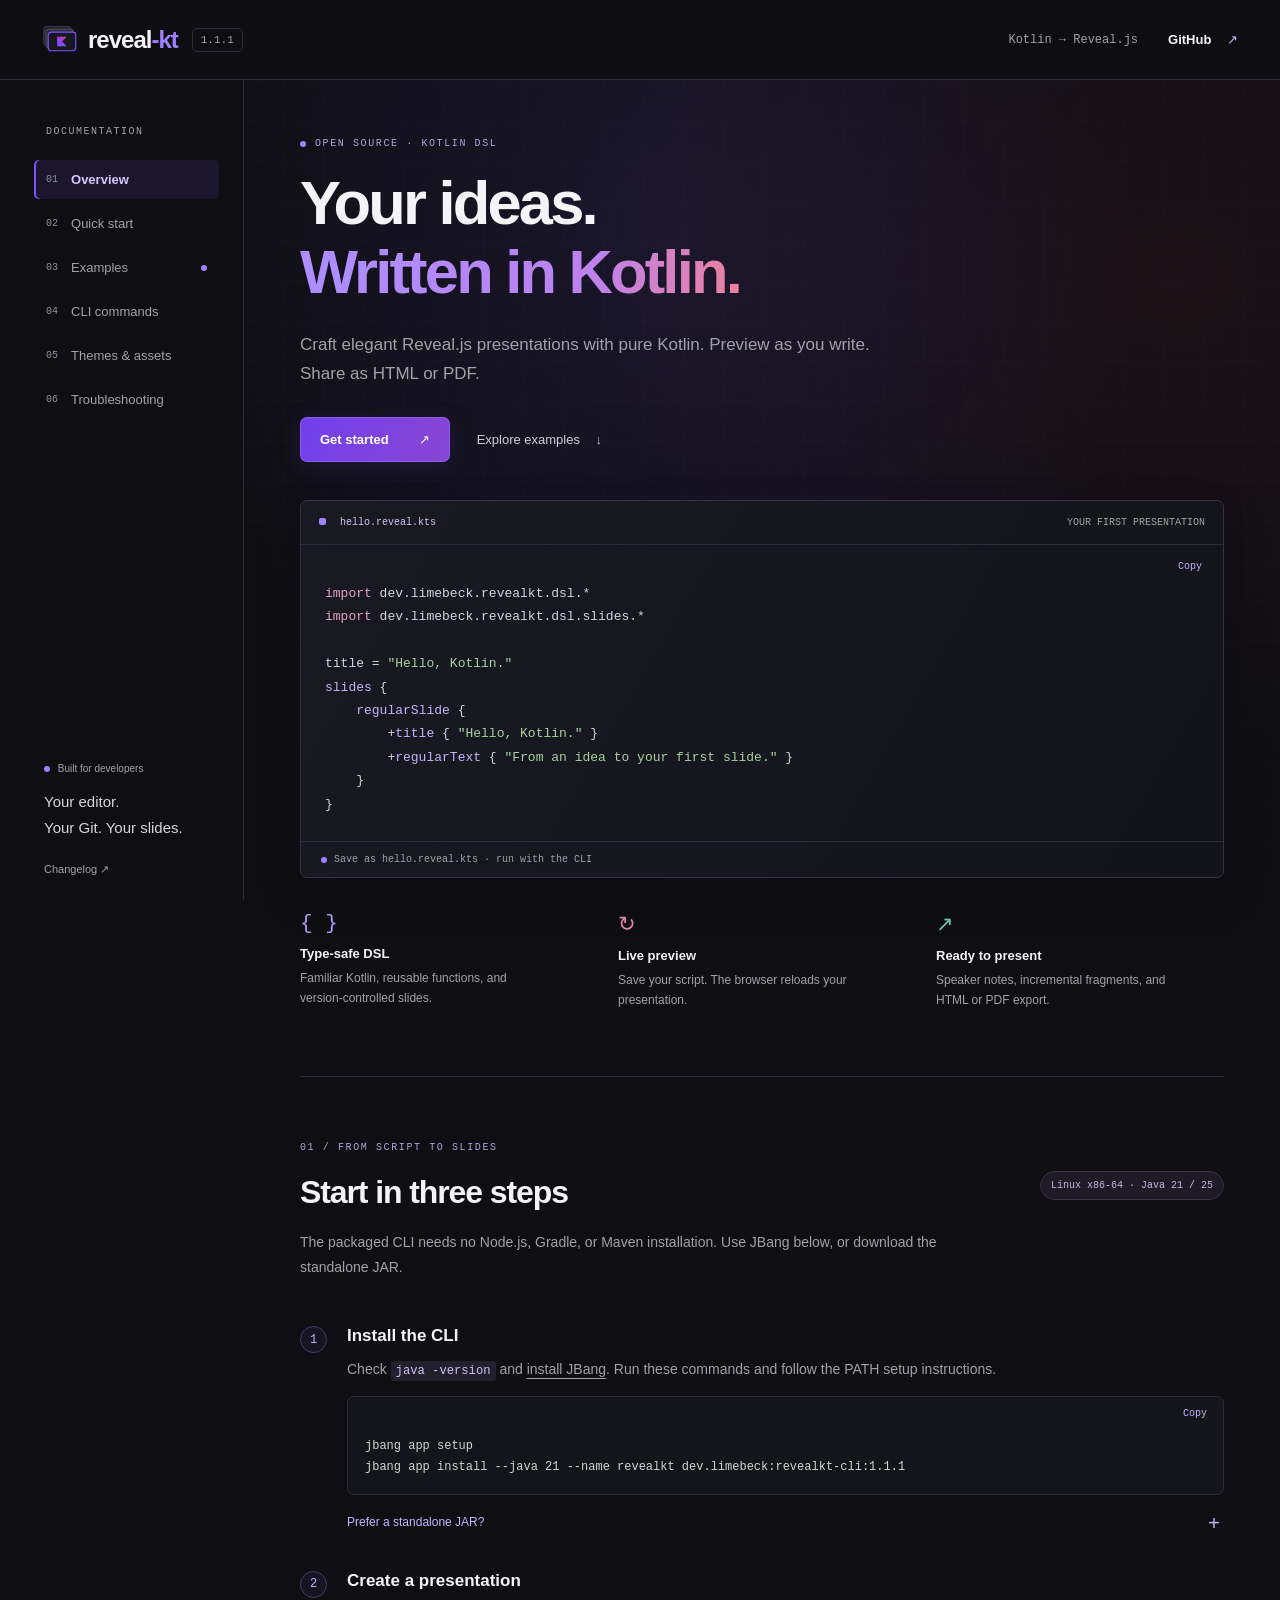
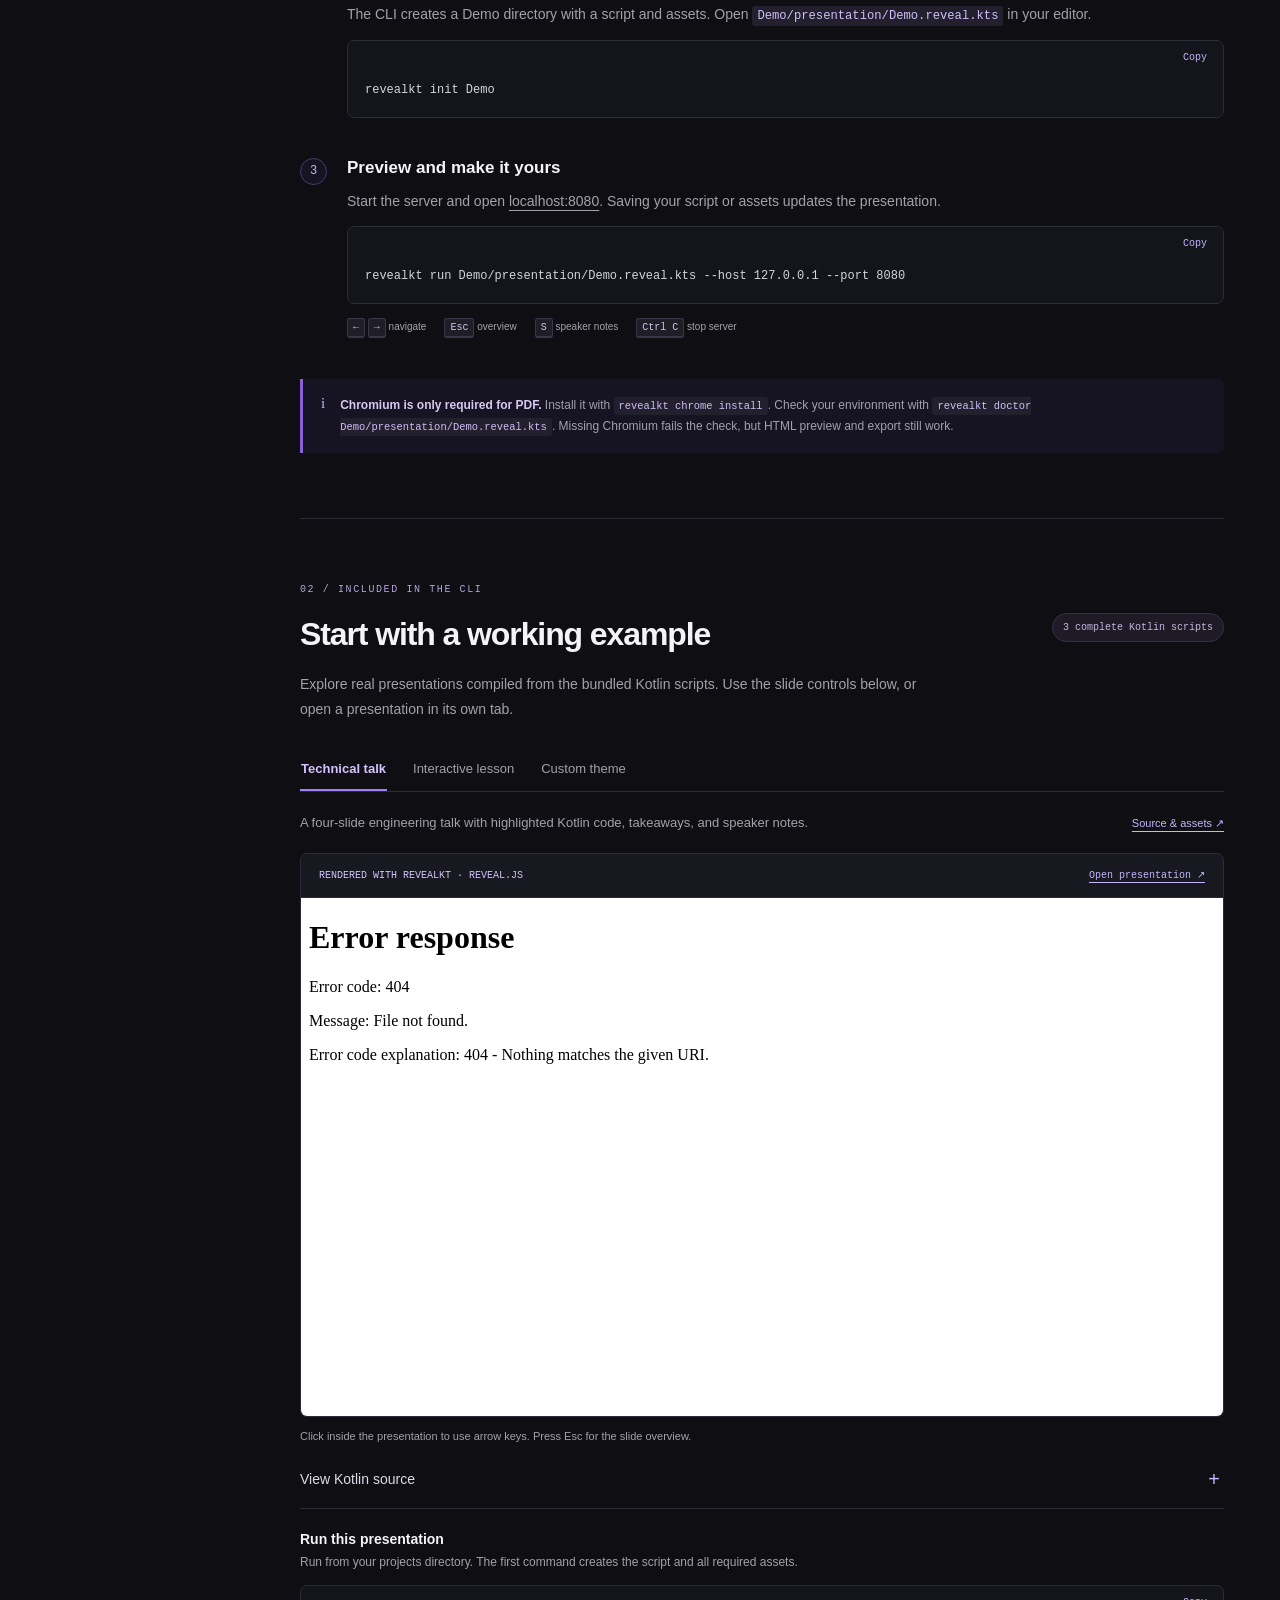
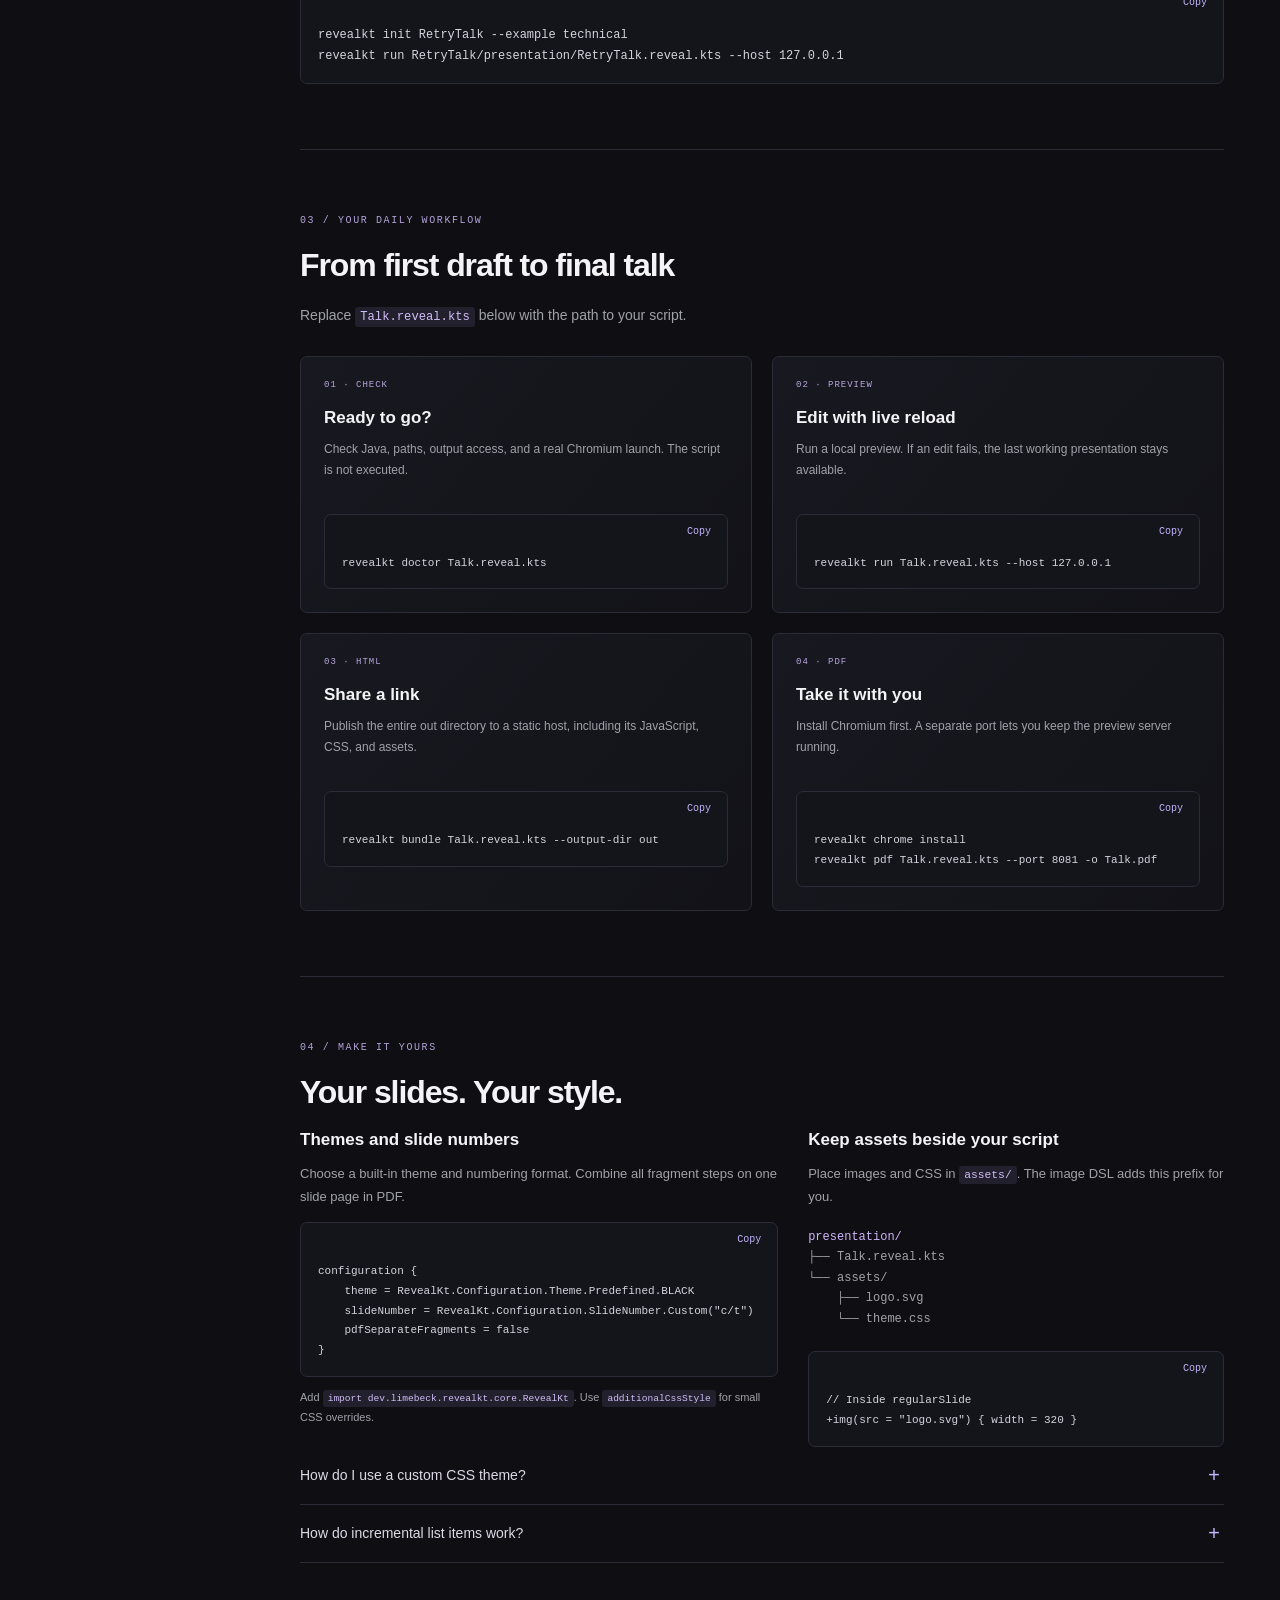
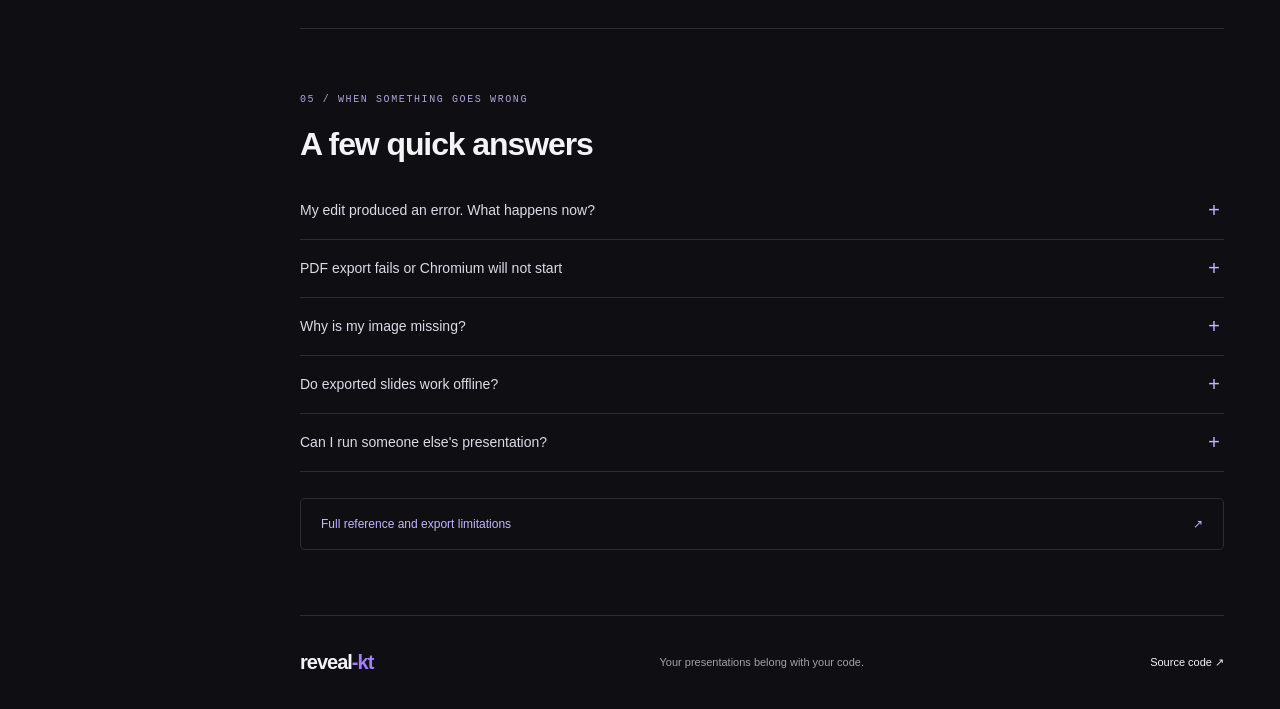
==== docs/index.html @ ca19d86b "Merge documentation website and example build into master" ====
<!doctype html>
<html lang="en">
<head>
  <meta charset="utf-8">
  <meta name="viewport" content="width=device-width, initial-scale=1">
  <meta name="description" content="Craft Reveal.js presentations with pure Kotlin. Get started with RevealKt, explore runnable examples, and export your slides to HTML and PDF.">
  <meta name="theme-color" content="#0f0f13">
  <title>RevealKt — presentations in pure Kotlin</title>
  <link rel="icon" href="assets/favicon.svg" type="image/svg+xml">
  <link rel="stylesheet" href="assets/site.css">
  <script src="assets/examples.js" defer></script>
  <script src="assets/site.js" defer></script>
</head>
<body>
<a class="skip-link" href="#main">Skip to content</a>
<header class="header">
  <a class="brand" href="#overview" aria-label="RevealKt home"><img src="assets/favicon.svg" width="36" height="36" alt="">reveal<span class="brand-kt">-kt</span><span class="version">1.1.1</span></a>
  <div class="header-right">
    <span class="header-caption">Kotlin → Reveal.js</span>
    <a href="https://github.com/LimeBeck/reveal-kt" class="github">GitHub <span aria-hidden="true">↗</span></a>
    <button id="menu-toggle" aria-expanded="false" aria-controls="sidebar" class="menu-toggle">Menu</button>
  </div>
</header>
<div class="layout">
  <aside class="sidebar" id="sidebar">
    <div class="sidebar-title">DOCUMENTATION</div>
    <nav aria-label="Documentation sections">
      <a href="#overview" class="active"><span>01</span> Overview</a>
      <a href="#quickstart"><span>02</span> Quick start</a>
      <a href="#examples"><span>03</span> Examples <span class="nav-dot"></span></a>
      <a href="#commands"><span>04</span> CLI commands</a>
      <a href="#customization"><span>05</span> Themes &amp; assets</a>
      <a href="#faq"><span>06</span> Troubleshooting</a>
    </nav>
    <div class="sidebar-bottom"><span class="status-dot"></span> Built for developers<p>Your editor.<br>Your Git. Your slides.</p><a href="https://github.com/LimeBeck/reveal-kt/blob/master/CHANGELOG.md">Changelog ↗</a></div>
  </aside>
  <main id="main">
    <section id="overview" class="hero">
      <div class="hero-heading">
        <div class="eyebrow"><span class="status-dot"></span> OPEN SOURCE · KOTLIN DSL</div>
        <h1>Your ideas.<br><span>Written in Kotlin.</span></h1>
        <p class="lead">Craft elegant Reveal.js presentations with pure Kotlin. Preview as you write. Share as HTML or PDF.</p>
        <div class="hero-actions"><a class="button primary" href="#quickstart">Get started <span>↗</span></a><a class="text-link" href="#examples">Explore examples <span>↓</span></a></div>
      </div>
      <div class="hero-code code-block">
        <div class="panel-top"><span><span class="file-dot"></span> hello.reveal.kts</span><span>YOUR FIRST PRESENTATION</span></div>
        <button class="copy" aria-label="Copy starter script">Copy</button>
        <pre tabindex="0" aria-label="Complete starter Kotlin script"><code><span class="syntax-keyword">import</span> dev.limebeck.revealkt.dsl.*
<span class="syntax-keyword">import</span> dev.limebeck.revealkt.dsl.slides.*

title = <span class="syntax-string">"Hello, Kotlin."</span>
<span class="syntax-call">slides</span> {
    <span class="syntax-call">regularSlide</span> {
        +<span class="syntax-call">title</span> { <span class="syntax-string">"Hello, Kotlin."</span> }
        +<span class="syntax-call">regularText</span> { <span class="syntax-string">"From an idea to your first slide."</span> }
    }
}</code></pre>
        <div class="editor-foot"><span class="status-dot"></span> Save as hello.reveal.kts · run with the CLI</div>
      </div>
      <div class="features">
        <div><span class="feature-icon">{ }</span><h3>Type-safe DSL</h3><p>Familiar Kotlin, reusable functions, and version-controlled slides.</p></div>
        <div><span class="feature-icon">↻</span><h3>Live preview</h3><p>Save your script. The browser reloads your presentation.</p></div>
        <div><span class="feature-icon">↗</span><h3>Ready to present</h3><p>Speaker notes, incremental fragments, and HTML or PDF export.</p></div>
      </div>
    </section>
    <section id="quickstart">
      <div class="section-heading"><div><div class="eyebrow">01 / FROM SCRIPT TO SLIDES</div><h2>Start in three steps</h2></div><span class="tag">Linux x86-64 · Java 21 / 25</span></div>
      <p class="section-intro">The packaged CLI needs no Node.js, Gradle, or Maven installation. Use JBang below, or download the standalone JAR.</p>
      <div class="steps">
        <article class="step">
          <span class="step-number">1</span>
          <div><h3>Install the CLI</h3><p>Check <code>java -version</code> and <a href="https://www.jbang.dev/download/">install JBang</a>. Run these commands and follow the PATH setup instructions.</p>
            <div class="code-block"><button class="copy" aria-label="Copy installation commands">Copy</button><pre><code>jbang app setup
jbang app install --java 21 --name revealkt dev.limebeck:revealkt-cli:1.1.1</code></pre></div>
            <details><summary>Prefer a standalone JAR?</summary><p>Download the self-contained CLI JAR from <a href="https://github.com/LimeBeck/reveal-kt/releases/tag/v1.1.1">release 1.1.1</a>, rather than the sources, javadoc, or app-jvm artifacts. Rename it to <code>revealkt.jar</code> if needed. In the commands below, replace <code>revealkt</code> with <code>java -jar /path/to/revealkt.jar</code>.</p></details>
          </div>
        </article>
        <article class="step">
          <span class="step-number">2</span>
          <div><h3>Create a presentation</h3><p>The CLI creates a Demo directory with a script and assets. Open <code>Demo/presentation/Demo.reveal.kts</code> in your editor.</p><div class="code-block"><button class="copy" aria-label="Copy project creation command">Copy</button><pre><code>revealkt init Demo</code></pre></div></div>
        </article>
        <article class="step">
          <span class="step-number">3</span>
          <div><h3>Preview and make it yours</h3><p>Start the server and open <a href="http://localhost:8080">localhost:8080</a>. Saving your script or assets updates the presentation.</p><div class="code-block"><button class="copy" aria-label="Copy preview command">Copy</button><pre><code>revealkt run Demo/presentation/Demo.reveal.kts --host 127.0.0.1 --port 8080</code></pre></div><div class="keyboard-hints"><span><kbd>←</kbd> <kbd>→</kbd> navigate</span><span><kbd>Esc</kbd> overview</span><span><kbd>S</kbd> speaker notes</span><span><kbd>Ctrl C</kbd> stop server</span></div></div>
        </article>
      </div>
      <div class="callout"><span aria-hidden="true">i</span><p><strong>Chromium is only required for PDF.</strong> Install it with <code>revealkt chrome install</code>. Check your environment with <code>revealkt doctor Demo/presentation/Demo.reveal.kts</code>. Missing Chromium fails the check, but HTML preview and export still work.</p></div>
    </section>
    <section id="examples">
      <div class="section-heading"><div><div class="eyebrow">02 / INCLUDED IN THE CLI</div><h2>Start with a working example</h2></div><span class="tag">3 complete Kotlin scripts</span></div>
      <p class="section-intro">Explore real presentations compiled from the bundled Kotlin scripts. Use the slide controls below, or open a presentation in its own tab.</p>
      <noscript><p>Run <code>revealkt init RetryTalk --example technical</code>, <code>revealkt init NullSafety --example lesson</code>, or <code>revealkt init BrandDeck --example custom-theme</code>. <a href="https://github.com/LimeBeck/reveal-kt/tree/master/reveal-kt/app/src/jvmMain/resources/examples">Browse all example sources on GitHub ↗</a></p></noscript>
      <div class="example-tabs" role="tablist" aria-label="Example scripts">
        <button role="tab" id="tab-technical" aria-selected="true" aria-controls="example-panel" data-example="technical">Technical talk</button>
        <button role="tab" id="tab-lesson" aria-selected="false" aria-controls="example-panel" tabindex="-1" data-example="lesson">Interactive lesson</button>
        <button role="tab" id="tab-custom-theme" aria-selected="false" aria-controls="example-panel" tabindex="-1" data-example="custom-theme">Custom theme</button>
      </div>
      <div id="example-panel" role="tabpanel" aria-labelledby="tab-technical">
        <div class="example-caption"><p id="example-description"></p><a id="example-source-link" href="https://github.com/LimeBeck/reveal-kt/tree/master/reveal-kt/app/src/jvmMain/resources/examples/technical">Source &amp; assets ↗</a></div>
        <div class="example-deck">
          <div class="panel-top"><span>RENDERED WITH REVEALKT · REVEAL.JS</span><a id="example-open" href="examples/technical/index.html" target="_blank" rel="noopener">Open presentation ↗</a></div>
          <iframe id="example-frame" src="examples/technical/index.html" title="Technical talk — RevealKt presentation" loading="lazy" allowfullscreen></iframe>
        </div>
        <p class="deck-hint">Click inside the presentation to use arrow keys. Press Esc for the slide overview.</p>
        <details class="example-code-details"><summary>View Kotlin source</summary>
        <div class="example-source">
          <div class="panel-top"><span id="source-name">RetryTalk.reveal.kts</span><button class="copy" id="copy-example" aria-label="Copy example script">Copy</button></div>
          <pre tabindex="0" aria-label="Complete example Kotlin script"><code id="example-code"></code></pre>
        </div>
        </details>
        <div class="example-run"><h3>Run this presentation</h3><p>Run from your projects directory. The first command creates the script and all required assets.</p></div>
        <div class="code-block"><button class="copy" aria-label="Copy example commands">Copy</button><pre><code id="example-command">revealkt init RetryTalk --example technical
revealkt run RetryTalk/presentation/RetryTalk.reveal.kts --host 127.0.0.1</code></pre></div>
      </div>
    </section>
    <section id="commands">
      <div class="eyebrow">03 / YOUR DAILY WORKFLOW</div><h2>From first draft to final talk</h2><p class="section-intro">Replace <code>Talk.reveal.kts</code> below with the path to your script.</p>
      <div class="command-grid">
        <article><span class="command-label">01 · CHECK</span><h3>Ready to go?</h3><p>Check Java, paths, output access, and a real Chromium launch. The script is not executed.</p><div class="code-block"><button class="copy" aria-label="Copy doctor command">Copy</button><pre><code>revealkt doctor Talk.reveal.kts</code></pre></div></article>
        <article><span class="command-label">02 · PREVIEW</span><h3>Edit with live reload</h3><p>Run a local preview. If an edit fails, the last working presentation stays available.</p><div class="code-block"><button class="copy" aria-label="Copy run command">Copy</button><pre><code>revealkt run Talk.reveal.kts --host 127.0.0.1</code></pre></div></article>
        <article><span class="command-label">03 · HTML</span><h3>Share a link</h3><p>Publish the entire out directory to a static host, including its JavaScript, CSS, and assets.</p><div class="code-block"><button class="copy" aria-label="Copy bundle command">Copy</button><pre><code>revealkt bundle Talk.reveal.kts --output-dir out</code></pre></div></article>
        <article><span class="command-label">04 · PDF</span><h3>Take it with you</h3><p>Install Chromium first. A separate port lets you keep the preview server running.</p><div class="code-block"><button class="copy" aria-label="Copy PDF commands">Copy</button><pre><code>revealkt chrome install
revealkt pdf Talk.reveal.kts --port 8081 -o Talk.pdf</code></pre></div></article>
      </div>
    </section>
    <section id="customization">
      <div class="eyebrow">04 / MAKE IT YOURS</div><h2>Your slides. Your style.</h2>
      <div class="reference-grid">
        <article><h3>Themes and slide numbers</h3><p>Choose a built-in theme and numbering format. Combine all fragment steps on one slide page in PDF.</p><div class="code-block"><button class="copy" aria-label="Copy configuration">Copy</button><pre><code>configuration {
    theme = RevealKt.Configuration.Theme.Predefined.BLACK
    slideNumber = RevealKt.Configuration.SlideNumber.Custom("c/t")
    pdfSeparateFragments = false
}</code></pre></div><p class="small">Add <code>import dev.limebeck.revealkt.core.RevealKt</code>. Use <code>additionalCssStyle</code> for small CSS overrides.</p></article>
        <article><h3>Keep assets beside your script</h3><p>Place images and CSS in <code>assets/</code>. The image DSL adds this prefix for you.</p><div class="file-tree"><span>presentation/</span><br>├── Talk.reveal.kts<br>└── assets/<br>&nbsp;&nbsp;&nbsp; ├── logo.svg<br>&nbsp;&nbsp;&nbsp; └── theme.css</div><div class="code-block"><button class="copy" aria-label="Copy image snippet">Copy</button><pre><code>// Inside regularSlide
+img(src = "logo.svg") { width = 320 }</code></pre></div></article>
      </div>
      <details><summary>How do I use a custom CSS theme?</summary><p>Set <code>theme = RevealKt.Configuration.Theme.Custom("assets/theme.css")</code> inside <code>configuration</code>. A custom theme replaces the built-in theme; style <code>.reveal-viewport</code>, <code>.reveal</code>, and headings. URLs inside CSS resolve relative to the CSS file. Start with a complete template: <code>revealkt init BrandDeck --example custom-theme</code>.</p></details>
      <details><summary>How do incremental list items work?</summary><p><code>unorderedListOf</code> and <code>orderedListOf</code> reveal subsequent items as fragments by default. The first item is visible immediately. Pass <code>fragmented = false</code> for a static list. Set <code>pdfSeparateFragments = false</code> to avoid extra PDF pages for fragment steps.</p></details>
    </section>
    <section id="faq">
      <div class="eyebrow">05 / WHEN SOMETHING GOES WRONG</div><h2>A few quick answers</h2>
      <details><summary>My edit produced an error. What happens now?</summary><p>Fix the script and save again. Successful compilation updates the slides and removes the error panel. Until then, you can navigate the last working presentation. An error on the initial launch exits the command; fix the script and start it again.</p></details>
      <details><summary>PDF export fails or Chromium will not start</summary><p>Run <code>revealkt chrome install</code>, then <code>revealkt doctor Talk.reveal.kts</code>. On Ubuntu, you may need system libraries: <code>revealkt chrome install --with-deps</code>. If the port is busy, stop the preview or use <code>--port 8081</code>. Create the PDF output's parent directory beforehand.</p></details>
      <details><summary>Why is my image missing?</summary><p>Check that <code>assets/</code> is beside your script. For <code>assets/images/chart.png</code>, use <code>img(src = "images/chart.png")</code>. Paths are case-sensitive. CSS theme URLs need the full <code>assets/</code> prefix.</p></details>
      <details><summary>Do exported slides work offline?</summary><p>Built-in JavaScript and CSS ship with the CLI. External images, fonts, and MathJax may still need a network connection, so offline export is not guaranteed. HTML export is a directory, not one file. Repeating bundle does not remove old assets; use a fresh output directory for a clean export.</p></details>
      <details><summary>Can I run someone else's presentation?</summary><p>A <code>.reveal.kts</code> file is executable Kotlin with your user's permissions, including file and network access. Review scripts before running them. Preview has no authentication; <code>--host 127.0.0.1</code> limits access to your computer. Use bundle for publishing.</p></details>
      <a class="reference-link" href="https://github.com/LimeBeck/reveal-kt/blob/master/docs/presentation-reference.md">Full reference and export limitations <span>↗</span></a>
    </section>
    <footer><a class="brand" href="#overview">reveal<span class="brand-kt">-kt</span></a><span>Your presentations belong with your code.</span><a href="https://github.com/LimeBeck/reveal-kt">Source code ↗</a></footer>
  </main>
</div>
<div id="copy-status" class="sr-only" role="status" aria-live="polite"></div>
</body>
</html>
---- docs/assets/site.css ----
:root {
  color-scheme: dark;
  --paper: #0f0f13;
  --surface: #181820;
  --ink: #f4f4f6;
  --muted: #a1a1aa;
  --line: #2c2c39;
  --purple: #7f52ff;
  --accent: #c4b5fd;
  --mono: ui-monospace, SFMono-Regular, Consolas, "Liberation Mono", monospace;
  font-family: Inter, -apple-system, BlinkMacSystemFont, "Segoe UI", sans-serif;
  color: var(--ink);
  background: var(--paper);
  font-synthesis: none;
  scroll-behavior: smooth;
  scroll-padding-top: 110px;
}
* { box-sizing: border-box; }
body { margin: 0; }
a { color: inherit; text-underline-offset: 4px; }
button { font: inherit; cursor: pointer; }
button, a, summary { -webkit-tap-highlight-color: transparent; }
button:focus-visible, a:focus-visible, summary:focus-visible, [tabindex]:focus-visible {
  outline: 3px solid var(--accent);
  outline-offset: 4px;
}
::selection { background: #7f52ff66; color: white; }
.header {
  height: 80px;
  border-bottom: 1px solid var(--line);
  display: flex;
  align-items: center;
  justify-content: space-between;
  padding: 0 42px;
  position: sticky;
  top: 0;
  z-index: 10;
  background: #0f0f13f5;
  backdrop-filter: blur(16px);
}
.brand { display: flex; align-items: center; text-decoration: none; font-size: 24px; font-weight: 750; letter-spacing: -1px; }
.brand > img { margin-right: 10px; }
.brand-kt { color: #a180ff; }
.version { font: 11px var(--mono); letter-spacing: 0; border: 1px solid var(--line); padding: 5px 8px; border-radius: 5px; margin-left: 14px; color: var(--muted); }
.header-right { display: flex; align-items: center; gap: 30px; }
.header-caption { font: 12px var(--mono); color: var(--muted); }
.github { text-decoration: none; font-size: 13px; font-weight: 600; }
.github span { margin-left: 12px; color: var(--accent); }
.layout { max-width: 1600px; margin: auto; display: grid; grid-template-columns: 244px minmax(0, 1fr); }
.sidebar { position: sticky; top: 80px; height: calc(100vh - 80px); padding: 46px 24px 24px 34px; border-right: 1px solid var(--line); display: flex; flex-direction: column; }
.sidebar-title { font: 10px var(--mono); letter-spacing: 1.5px; color: var(--muted); margin: 0 0 23px 12px; }
.sidebar nav { display: grid; gap: 5px; }
.sidebar nav a { display: flex; align-items: center; gap: 13px; font-size: 13px; text-decoration: none; padding: 12px; border-radius: 5px; color: var(--muted); }
.sidebar nav a > span:first-child { font: 10px var(--mono); color: #91919f; }
.sidebar nav a:hover { background: #1b1b25; color: white; }
.sidebar nav a.active { background: #7f52ff1c; color: #d6c9ff; font-weight: 650; box-shadow: inset 2px 0 var(--purple); }
.nav-dot, .status-dot { display: inline-block; flex-shrink: 0; width: 6px; height: 6px; border-radius: 50%; background: #a180ff; }
.nav-dot { margin-left: auto; }
.sidebar-bottom { margin-top: auto; font-size: 10px; color: var(--muted); padding: 45px 10px 0; }
.sidebar-bottom .status-dot { margin-right: 5px; }
.sidebar-bottom p { font-size: 15px; line-height: 1.7; color: #d4d4dc; margin: 15px 0 23px; }
.sidebar-bottom a { font-size: 11px; text-decoration: none; }
main { padding: 0 56px; min-width: 0; max-width: 1270px; }
section { padding: 65px 0; border-bottom: 1px solid var(--line); scroll-margin-top: 10px; }
.hero { padding-top: 58px; position: relative; isolation: isolate; }
.hero::before {
  content: "";
  position: absolute;
  inset: 0 -56px;
  z-index: -1;
  pointer-events: none;
  background: radial-gradient(ellipse at 40% 15%, #7f52ff1c, transparent 55%),
    radial-gradient(ellipse at 90% 20%, #e2446210, transparent 45%),
    linear-gradient(#ffffff03 1px, transparent 1px),
    linear-gradient(90deg, #ffffff03 1px, transparent 1px);
  background-size: auto, auto, 40px 40px, 40px 40px;
  mask-image: linear-gradient(black 65%, transparent);
}
.eyebrow { font: 10px var(--mono); letter-spacing: 1.6px; color: #b2a2d9; display: flex; align-items: center; gap: 9px; margin-bottom: 20px; }
h1 { font-size: clamp(40px, 4.8vw, 68px); line-height: 1.12; letter-spacing: -2.8px; margin: 0 0 23px; font-weight: 750; }
h1 > span { color: #b497ff; background: linear-gradient(100deg, #ae8dff 10%, #bc82ee 65%, #ed819b); background-clip: text; -webkit-background-clip: text; -webkit-text-fill-color: transparent; }
h2 { font-size: 32px; font-weight: 650; letter-spacing: -1.1px; margin: 0 0 19px; line-height: 1.2; }
h3 { font-size: 17px; margin: 0 0 11px; font-weight: 600; }
p { line-height: 1.75; font-size: 14px; color: var(--muted); }
.lead { max-width: 580px; font-size: 17px; line-height: 1.75; margin: 0; }
.hero-actions { display: flex; align-items: center; gap: 27px; margin: 28px 0 38px; }
.button { display: inline-flex; gap: 30px; align-items: center; padding: 14px 19px; border-radius: 7px; font-size: 13px; font-weight: 600; text-decoration: none; }
.primary { background: linear-gradient(115deg, #7040ec, #8945d3); color: white; border: 1px solid #a680ff66; box-shadow: 0 4px 24px #7f52ff24; }
.primary:hover { background: #8250ee; }
.text-link { font-size: 13px; text-decoration: none; color: #d2cbdc; }
.text-link span { margin-left: 12px; color: var(--accent); }
.panel-top { min-height: 44px; display: flex; align-items: center; justify-content: space-between; border-bottom: 1px solid var(--line); padding: 0 18px; font: 10px var(--mono); color: var(--muted); gap: 12px; }
.panel-top > span:first-child { color: #d4c5fc; }
.file-dot { display: inline-block; width: 7px; height: 7px; background: #a180ff; border-radius: 2px; margin-right: 8px; }
pre { font: 12px/1.95 var(--mono); overflow: auto; margin: 0; tab-size: 4; }
pre code { font: inherit; padding: 0; background: none; border: 0; color: inherit; overflow-wrap: normal; }
.syntax-call { color: #c4b5fd; }
.syntax-string { color: #a6d3a1; }
.syntax-keyword { color: #e3a1c9; }
.syntax-comment { color: #9494a8; }
.editor-foot { border-top: 1px solid var(--line); padding: 12px 20px; font: 10px var(--mono); color: var(--muted); display: flex; align-items: center; gap: 7px; }
.features { display: grid; grid-template-columns: repeat(3, 1fr); gap: 30px; margin-top: 34px; }
.features h3 { font-size: 13px; margin: 11px 0 7px; }
.features p { font-size: 12px; line-height: 1.7; margin: 0; max-width: 240px; }
.feature-icon { font: 21px var(--mono); color: #b89aff; }
.features > div:nth-child(2) .feature-icon { color: #e589a3; }
.features > div:nth-child(3) .feature-icon { color: #73caaa; }
.section-heading { display: flex; justify-content: space-between; align-items: center; gap: 15px; }
.tag { font: 10px var(--mono); color: #c5b8df; white-space: nowrap; border: 1px solid #393044; background: #1e1b27; border-radius: 20px; padding: 8px 10px; }
.section-intro { max-width: 640px; margin: 0 0 27px; }
code { font-family: var(--mono); font-size: .87em; background: #22202d; padding: 3px 5px; border-radius: 3px; overflow-wrap: anywhere; color: #d1bef8; }
.step { display: grid; grid-template-columns: 30px minmax(0, 1fr); gap: 17px; padding: 20px 0; }
.step-number { border: 1px solid #4b3a6c; background: #7f52ff12; width: 27px; height: 27px; border-radius: 50%; display: grid; place-items: center; font: 12px var(--mono); color: var(--accent); }
.step p { margin: 0 0 13px; }
.code-block { position: relative; border: 1px solid var(--line); background: #14141b; border-radius: 7px; margin-top: 12px; }
.code-block pre { padding: 39px 17px 15px; line-height: 1.8; font-size: 12px; color: #d4d4de; }
.copy { border: 0; background: transparent; color: #c4b5fd; font: 10px var(--mono); padding: 6px 9px; border-radius: 4px; white-space: nowrap; }
.copy:hover { background: #7f52ff26; }
.code-block > .copy { position: absolute; right: 7px; top: 5px; }
.hero-code { background: linear-gradient(120deg, #191922, #13131a); border-color: #393047; box-shadow: 0 16px 40px #0004, 0 0 40px #7f52ff08; overflow: hidden; }
.hero-code > .copy { top: 54px; right: 12px; }
.hero-code pre { font-size: 13px; padding: 37px 24px 25px; }
.keyboard-hints { display: flex; flex-wrap: wrap; gap: 18px; margin-top: 17px; font-size: 10px; color: var(--muted); }
kbd { font: 10px var(--mono); border: 1px solid #3a3548; border-bottom-width: 2px; border-radius: 3px; background: #1e1e26; padding: 3px 5px; color: #d4c5ec; }
.callout { display: flex; gap: 15px; background: #7f52ff10; border-left: 3px solid #8a61db; border-radius: 0 5px 5px 0; padding: 16px 18px; margin-top: 26px; }
.callout > span { font: 15px Georgia; color: var(--accent); }
.callout p { font-size: 12px; margin: 0; }
.callout strong { font-weight: 600; color: #d6c9ef; }
details { border-bottom: 1px solid var(--line); padding: 18px 0; }
summary { list-style: none; cursor: pointer; font-size: 14px; font-weight: 500; padding-right: 30px; position: relative; line-height: 1.5; color: #ddd9e6; }
summary::-webkit-details-marker { display: none; }
summary::after { content: '+'; position: absolute; right: 4px; color: var(--accent); font: 20px var(--mono); top: 0; }
details[open] > summary::after { content: '−'; }
details p { font-size: 13px; margin: 15px 0 0; }
.step details { border: 0; padding-bottom: 0; }
.step summary { font-size: 12px; color: var(--accent); }
.example-tabs { display: flex; border-bottom: 1px solid var(--line); gap: 25px; margin-bottom: 20px; }
.example-tabs button { background: none; border: 0; border-bottom: 2px solid transparent; color: var(--muted); padding: 13px 1px; font-size: 13px; }
.example-tabs button[aria-selected=true] { color: #d4c3ff; border-color: #a180ff; font-weight: 600; }
.example-source { min-width: 0; background: #14141b; border: 1px solid var(--line); border-radius: 7px; overflow: hidden; }
.example-source pre { max-height: 470px; padding: 20px; font-size: 12px; }
.example-caption { display: flex; align-items: baseline; justify-content: space-between; gap: 20px; margin-bottom: 18px; }
.example-caption p { font-size: 13px; margin: 0; max-width: 580px; }
.example-caption a { font-size: 11px; line-height: 1.7; color: var(--accent); white-space: nowrap; }
.example-run { margin-top: 22px; }
.example-run h3 { font-size: 14px; margin-bottom: 5px; }
.example-run p { font-size: 12px; margin: 0; }
.command-grid { display: grid; grid-template-columns: 1fr 1fr; gap: 20px; }
.command-grid article { padding: 23px; border: 1px solid var(--line); background: linear-gradient(130deg, #181820, #121218); border-radius: 7px; min-width: 0; }
.command-label { font: 9px var(--mono); letter-spacing: 1px; color: #b9a6dc; display: block; margin-bottom: 18px; }
.command-grid p { font-size: 12px; margin: 0; min-height: 63px; }
.command-grid .code-block pre { font-size: 11px; }
.reference-grid { display: grid; grid-template-columns: 1.15fr 1fr; gap: 30px; }
.reference-grid article { min-width: 0; }
.reference-grid p { font-size: 13px; }
.reference-grid .code-block pre { font-size: 11px; }
.reference-grid .small { font-size: 11px; }
.file-tree { font: 12px/1.7 var(--mono); color: var(--muted); padding: 5px 0 10px; }
.file-tree span { color: #d0b5fc; }
.reference-link { display: flex; justify-content: space-between; align-items: center; border: 1px solid var(--line); padding: 18px 20px; border-radius: 5px; font-size: 12px; text-decoration: none; margin-top: 26px; color: var(--accent); }
.reference-link:hover { background: #1e1b27; }
footer { display: flex; align-items: center; gap: 20px; justify-content: space-between; padding: 35px 0; }
footer .brand { font-size: 20px; }
footer > span { font-size: 11px; color: var(--muted); }
footer > a:last-child { font-size: 11px; text-decoration: none; }
.menu-toggle { display: none; }
.sr-only, .skip-link:not(:focus) { position: absolute; width: 1px; height: 1px; padding: 0; margin: -1px; overflow: hidden; clip: rect(0, 0, 0, 0); white-space: nowrap; border: 0; }
.skip-link:focus { position: fixed; top: 10px; left: 10px; padding: 15px; background: var(--surface); z-index: 100; }
@media (min-width: 1450px) {
  main { padding: 0 76px; }
  .hero::before { left: -76px; right: -76px; }
}
@media (max-width: 1100px) {
  .layout { grid-template-columns: 206px minmax(0, 1fr); }
  .sidebar { padding-left: 18px; padding-right: 14px; }
  main { padding: 0 32px; }
  .hero::before { left: -32px; right: -32px; }
  .header { padding: 0 28px; }
  h1 { font-size: 50px; }
  .section-heading { align-items: flex-start; flex-direction: column; gap: 0; margin-bottom: 15px; }
  .command-grid { gap: 12px; }
  .command-grid article { padding: 18px; }
  .reference-grid { grid-template-columns: 1fr; }
  .features { gap: 16px; }
  .hero-actions { gap: 20px; }
}
@media (max-width: 760px) {
  :root { scroll-padding-top: 82px; }
  .header { height: 65px; padding: 0 20px; }
  .brand { font-size: 22px; }
  .brand > img { width: 30px; height: 30px; }
  .version { font-size: 9px; margin-left: 9px; }
  .header-caption { display: none; }
  .header-right { gap: 18px; }
  .github { font-size: 11px; }
  .github span { margin-left: 3px; }
  .menu-toggle { display: block; border: 1px solid var(--line); border-radius: 4px; padding: 7px 9px; font-size: 11px; background: var(--surface); color: var(--ink); }
  .layout { display: block; }
  .sidebar { display: none; position: fixed; left: 0; right: 0; top: 65px; height: auto; max-height: calc(100dvh - 65px); overflow: auto; background: var(--paper); z-index: 9; padding: 25px; border-bottom: 1px solid var(--line); box-shadow: 0 20px 30px #0006; }
  .sidebar.open { display: block; }
  .sidebar-bottom { display: none; }
  .sidebar-title { margin-bottom: 12px; }
  main { padding: 0 22px; }
  .hero::before { left: -22px; right: -22px; }
  .hero { padding-top: 40px; }
  section { padding: 44px 0; }
  h1 { font-size: 43px; letter-spacing: -2px; }
  h2 { font-size: 28px; }
  .eyebrow { font-size: 9px; letter-spacing: 1.2px; }
  .lead { font-size: 15px; }
  .hero-actions { gap: 20px; flex-wrap: wrap; margin-bottom: 28px; }
  .button { font-size: 12px; padding: 13px 16px; gap: 18px; }
  .text-link { font-size: 12px; }
  .hero-code .panel-top > span:last-child { display: none; }
  .hero-code pre { font-size: 11px; padding: 40px 18px 22px; }
  .editor-foot { font-size: 9px; line-height: 1.6; padding: 12px 16px; }
  .features { gap: 20px; margin-top: 27px; }
  .features h3 { font-size: 12px; line-height: 1.5; }
  .features p { font-size: 11px; }
  .section-intro { font-size: 13px; }
  .step { gap: 12px; grid-template-columns: 25px minmax(0, 1fr); }
  .step-number { width: 24px; height: 24px; }
  .step p { font-size: 12px; }
  .example-tabs { gap: 17px; overflow: auto; }
  .example-tabs button { font-size: 11px; white-space: nowrap; }
  .example-caption { display: block; }
  .example-caption > a { display: inline-block; margin-top: 10px; }
  .example-source pre { font-size: 11px; }
  .command-grid { grid-template-columns: 1fr; }
  .command-grid p { min-height: 0; }
  .reference-grid { gap: 18px; }
  footer { flex-wrap: wrap; gap: 17px; }
  footer > span { order: 3; width: 100%; }
  .keyboard-hints { gap: 13px; }
  .header .brand { letter-spacing: -.7px; }
  .callout { padding: 14px 12px; }
}
@media (prefers-reduced-motion: reduce) {
  :root { scroll-behavior: auto; }
}
@media print {
  :root { color-scheme: light; --paper: white; --ink: black; --muted: #444; --line: #ccc; }
  .header, .sidebar, .hero-actions, .copy, .skip-link { display: none !important; }
  .layout { display: block; }
  main { max-width: none; padding: 0; }
  section { padding: 25px 0; }
  .hero::before { display: none; }
  h1 > span { background: none; -webkit-text-fill-color: black; }
  .hero-code, .code-block, .example-source, .command-grid article, .callout { background: white; box-shadow: none; }
  pre, code, .code-block pre, summary, .panel-top > span:first-child { color: black; }
  .example-source pre { max-height: none; white-space: pre-wrap; }
  .syntax-call, .syntax-keyword { color: #54348a; }
  .syntax-string { color: #28602e; }
  details:not([open]) > p { display: block; }
}

/* Real, build-generated Reveal.js documents, isolated from the documentation CSS. */
.example-deck { border: 1px solid var(--line); border-radius: 7px; overflow: hidden; background: #191919; }
.example-deck .panel-top { background: var(--surface); flex-wrap: wrap; padding: 12px 18px; }
.example-deck a { color: var(--accent); white-space: nowrap; }
.example-deck iframe { display: block; border: 0; width: 100%; aspect-ratio: 16 / 9; min-height: 230px; }
.deck-hint { font-size: 11px; margin: 10px 0; }
.example-code-details { padding-top: 12px; }
.example-code-details .example-source { margin-top: 16px; }
@media print { .example-deck, .deck-hint { display: none; } }
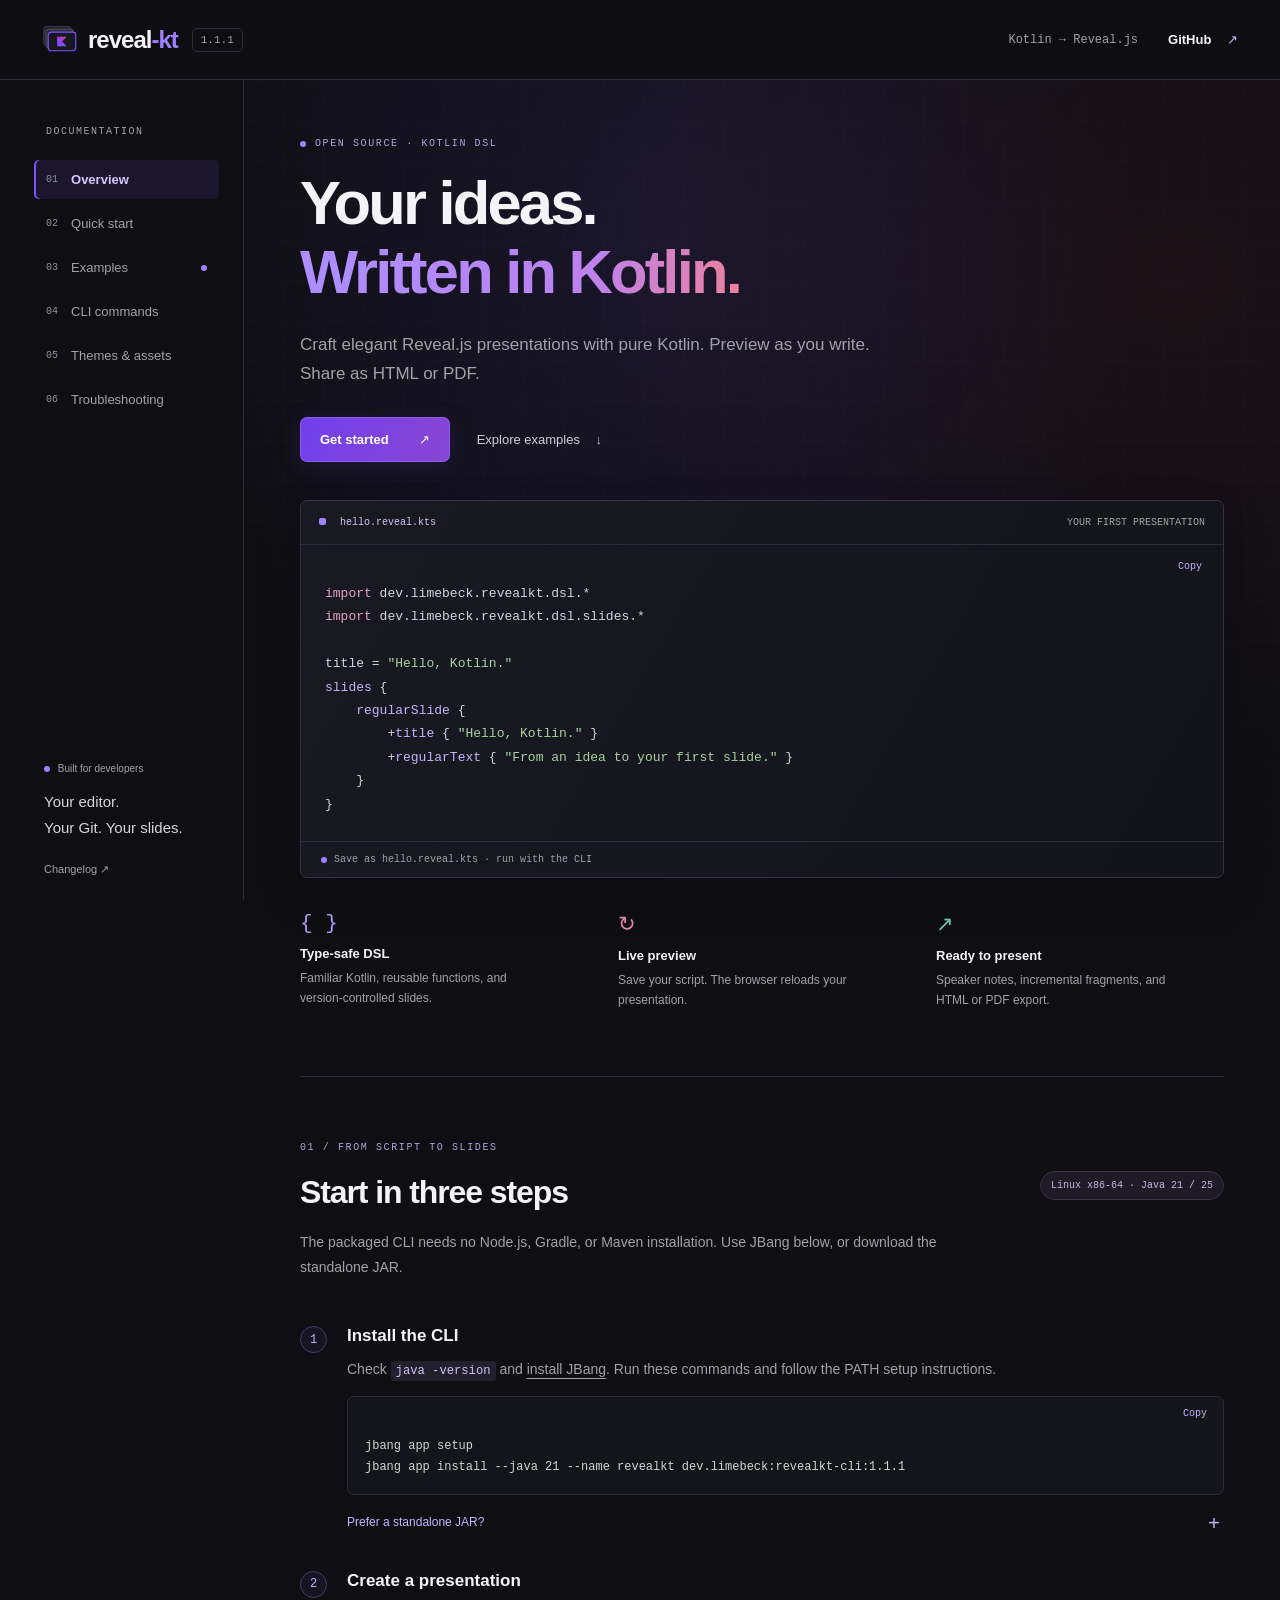
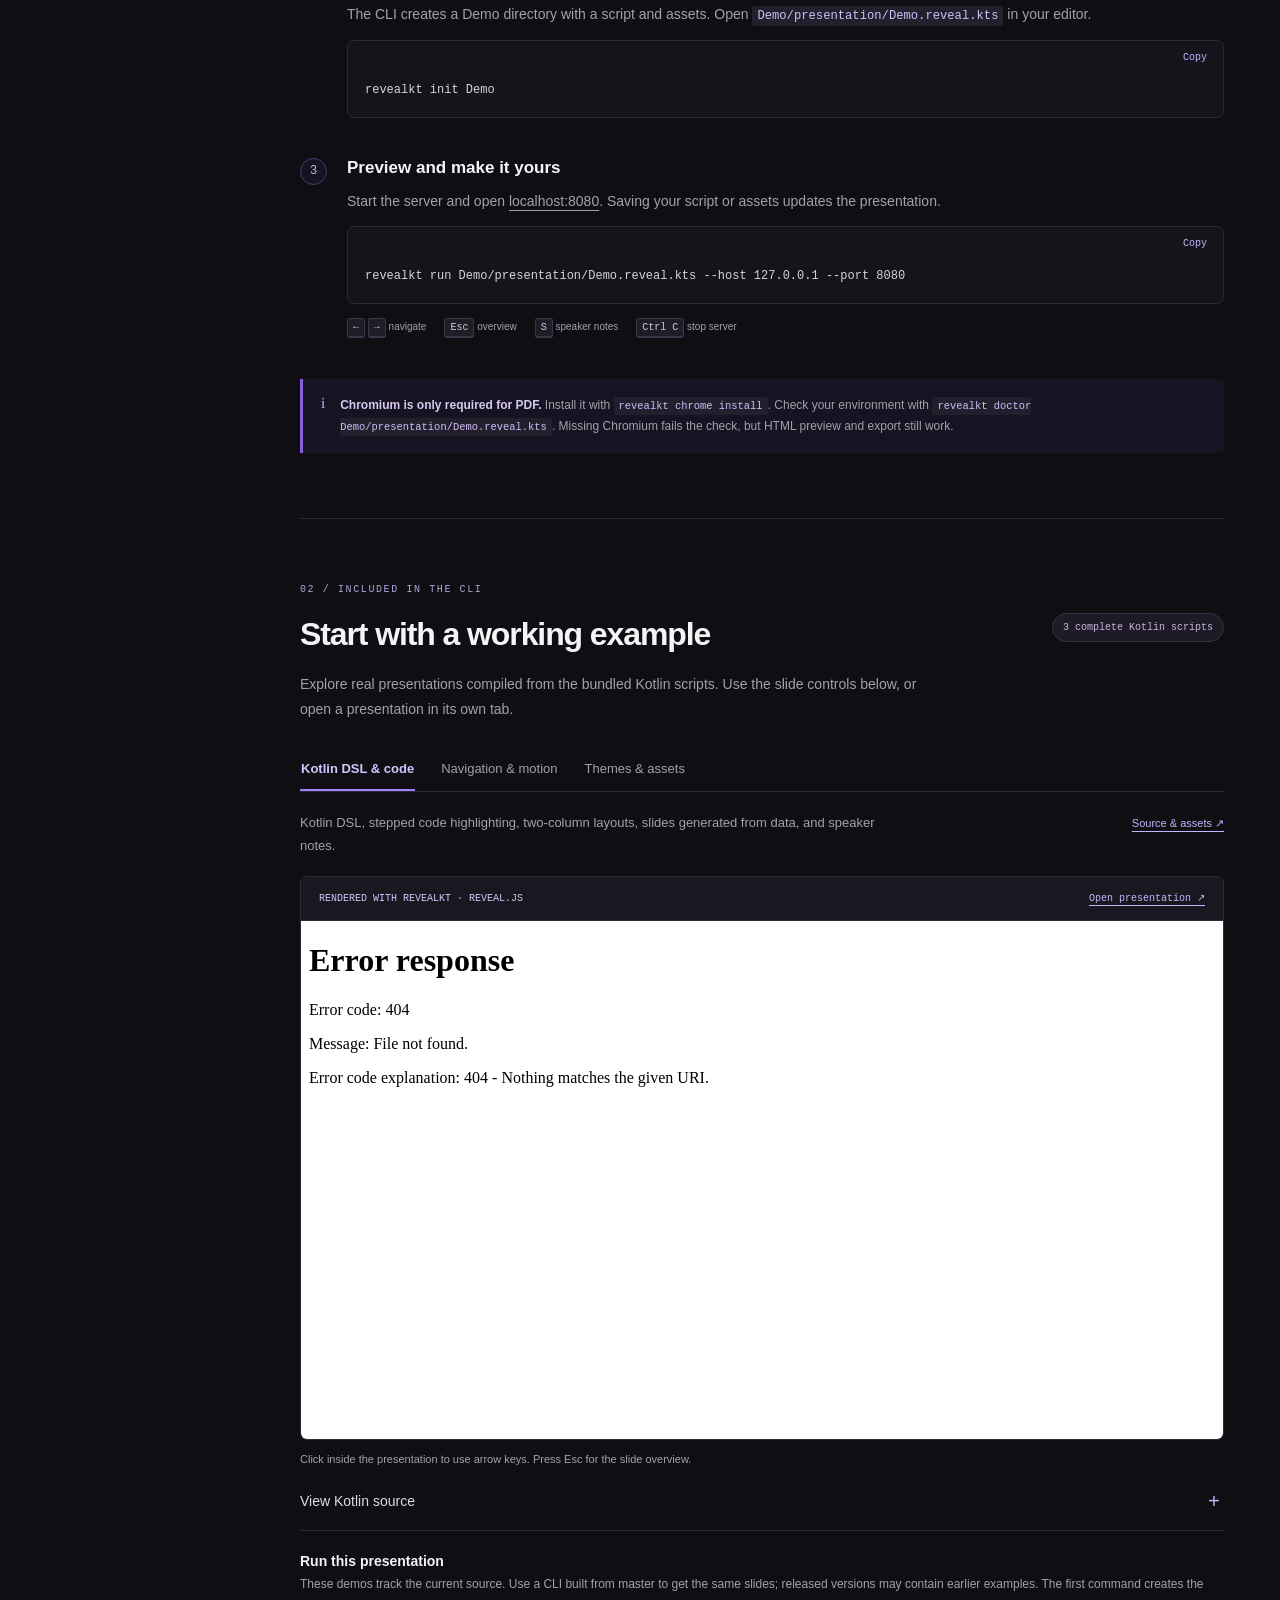
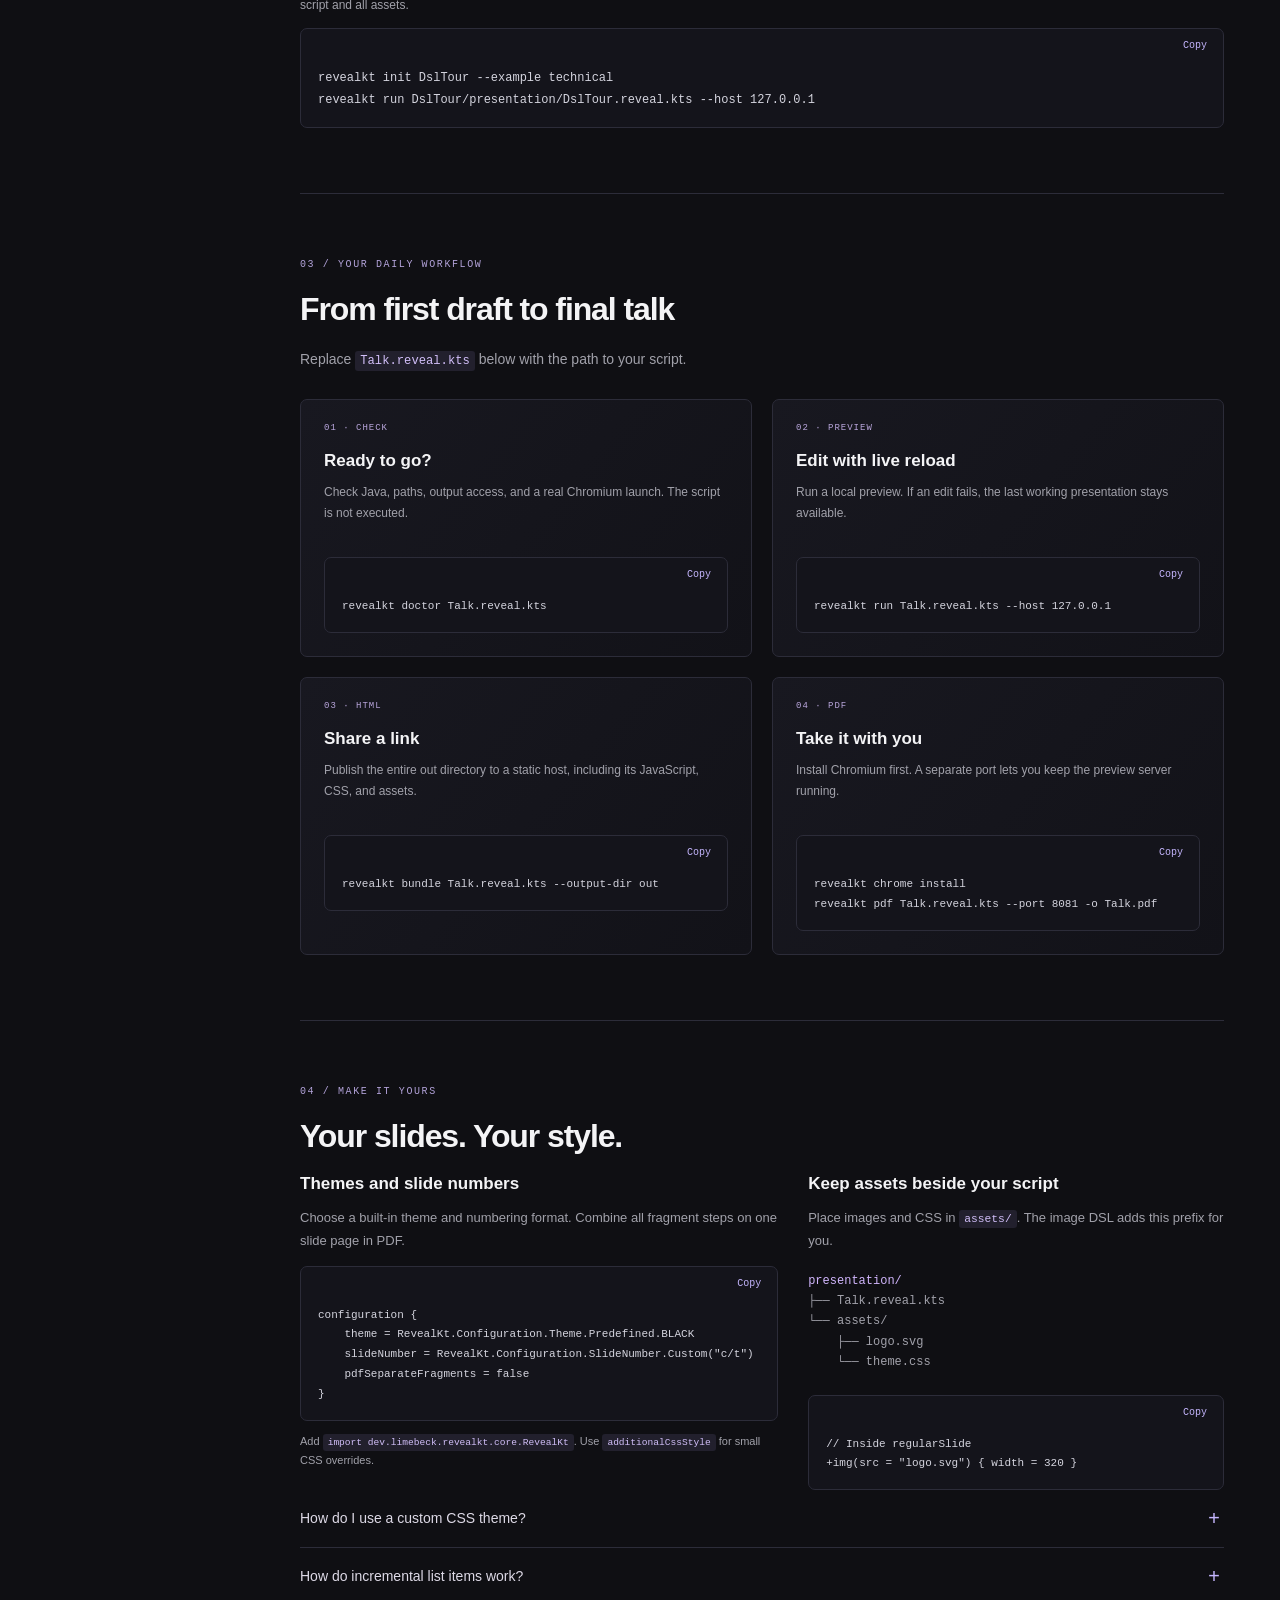
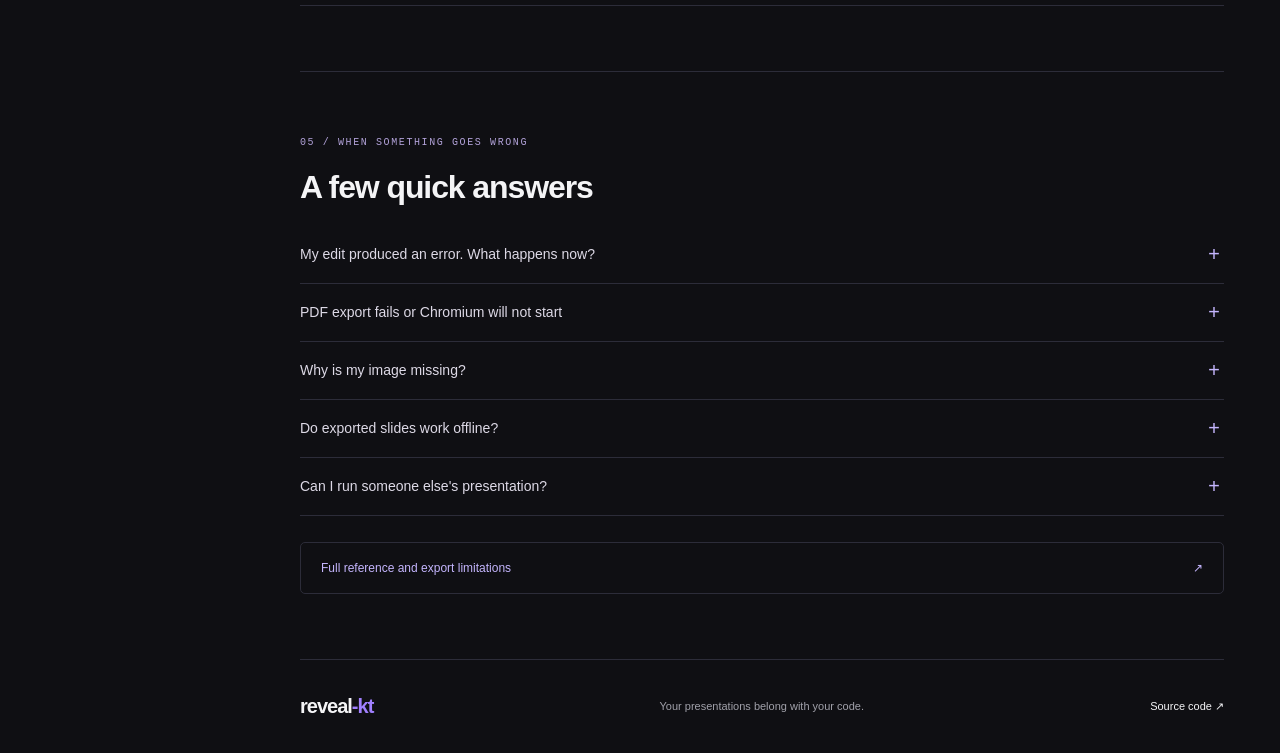
==== commit 7331c00e: "Turn bundled examples into guided RevealKt feature showcases" ====
--- a/docs/index.html
+++ b/docs/index.html
@@ -89,28 +89,28 @@
     <section id="examples">
       <div class="section-heading"><div><div class="eyebrow">02 / INCLUDED IN THE CLI</div><h2>Start with a working example</h2></div><span class="tag">3 complete Kotlin scripts</span></div>
       <p class="section-intro">Explore real presentations compiled from the bundled Kotlin scripts. Use the slide controls below, or open a presentation in its own tab.</p>
-      <noscript><p>Run <code>revealkt init RetryTalk --example technical</code>, <code>revealkt init NullSafety --example lesson</code>, or <code>revealkt init BrandDeck --example custom-theme</code>. <a href="https://github.com/LimeBeck/reveal-kt/tree/master/reveal-kt/app/src/jvmMain/resources/examples">Browse all example sources on GitHub ↗</a></p></noscript>
+      <noscript><p>Run <code>revealkt init DslTour --example technical</code>, <code>revealkt init MotionLab --example lesson</code>, or <code>revealkt init ThemeStudio --example custom-theme</code>. <a href="https://github.com/LimeBeck/reveal-kt/tree/master/reveal-kt/app/src/jvmMain/resources/examples">Browse all example sources on GitHub ↗</a></p></noscript>
       <div class="example-tabs" role="tablist" aria-label="Example scripts">
-        <button role="tab" id="tab-technical" aria-selected="true" aria-controls="example-panel" data-example="technical">Technical talk</button>
-        <button role="tab" id="tab-lesson" aria-selected="false" aria-controls="example-panel" tabindex="-1" data-example="lesson">Interactive lesson</button>
-        <button role="tab" id="tab-custom-theme" aria-selected="false" aria-controls="example-panel" tabindex="-1" data-example="custom-theme">Custom theme</button>
+        <button role="tab" id="tab-technical" aria-selected="true" aria-controls="example-panel" data-example="technical">Kotlin DSL &amp; code</button>
+        <button role="tab" id="tab-lesson" aria-selected="false" aria-controls="example-panel" tabindex="-1" data-example="lesson">Navigation &amp; motion</button>
+        <button role="tab" id="tab-custom-theme" aria-selected="false" aria-controls="example-panel" tabindex="-1" data-example="custom-theme">Themes &amp; assets</button>
       </div>
       <div id="example-panel" role="tabpanel" aria-labelledby="tab-technical">
         <div class="example-caption"><p id="example-description"></p><a id="example-source-link" href="https://github.com/LimeBeck/reveal-kt/tree/master/reveal-kt/app/src/jvmMain/resources/examples/technical">Source &amp; assets ↗</a></div>
         <div class="example-deck">
           <div class="panel-top"><span>RENDERED WITH REVEALKT · REVEAL.JS</span><a id="example-open" href="examples/technical/index.html" target="_blank" rel="noopener">Open presentation ↗</a></div>
-          <iframe id="example-frame" src="examples/technical/index.html" title="Technical talk — RevealKt presentation" loading="lazy" allowfullscreen></iframe>
+          <iframe id="example-frame" src="examples/technical/index.html" title="Kotlin DSL &amp; code — RevealKt presentation" loading="lazy" allowfullscreen></iframe>
         </div>
         <p class="deck-hint">Click inside the presentation to use arrow keys. Press Esc for the slide overview.</p>
         <details class="example-code-details"><summary>View Kotlin source</summary>
         <div class="example-source">
-          <div class="panel-top"><span id="source-name">RetryTalk.reveal.kts</span><button class="copy" id="copy-example" aria-label="Copy example script">Copy</button></div>
+          <div class="panel-top"><span id="source-name">DslTour.reveal.kts</span><button class="copy" id="copy-example" aria-label="Copy example script">Copy</button></div>
           <pre tabindex="0" aria-label="Complete example Kotlin script"><code id="example-code"></code></pre>
         </div>
         </details>
-        <div class="example-run"><h3>Run this presentation</h3><p>Run from your projects directory. The first command creates the script and all required assets.</p></div>
-        <div class="code-block"><button class="copy" aria-label="Copy example commands">Copy</button><pre><code id="example-command">revealkt init RetryTalk --example technical
-revealkt run RetryTalk/presentation/RetryTalk.reveal.kts --host 127.0.0.1</code></pre></div>
+        <div class="example-run"><h3>Run this presentation</h3><p>These demos track the current source. Use a CLI built from master to get the same slides; released versions may contain earlier examples. The first command creates the script and all assets.</p></div>
+        <div class="code-block"><button class="copy" aria-label="Copy example commands">Copy</button><pre><code id="example-command">revealkt init DslTour --example technical
+revealkt run DslTour/presentation/DslTour.reveal.kts --host 127.0.0.1</code></pre></div>
       </div>
     </section>
     <section id="commands">
@@ -134,7 +134,7 @@
         <article><h3>Keep assets beside your script</h3><p>Place images and CSS in <code>assets/</code>. The image DSL adds this prefix for you.</p><div class="file-tree"><span>presentation/</span><br>├── Talk.reveal.kts<br>└── assets/<br>&nbsp;&nbsp;&nbsp; ├── logo.svg<br>&nbsp;&nbsp;&nbsp; └── theme.css</div><div class="code-block"><button class="copy" aria-label="Copy image snippet">Copy</button><pre><code>// Inside regularSlide
 +img(src = "logo.svg") { width = 320 }</code></pre></div></article>
       </div>
-      <details><summary>How do I use a custom CSS theme?</summary><p>Set <code>theme = RevealKt.Configuration.Theme.Custom("assets/theme.css")</code> inside <code>configuration</code>. A custom theme replaces the built-in theme; style <code>.reveal-viewport</code>, <code>.reveal</code>, and headings. URLs inside CSS resolve relative to the CSS file. Start with a complete template: <code>revealkt init BrandDeck --example custom-theme</code>.</p></details>
+      <details><summary>How do I use a custom CSS theme?</summary><p>Set <code>theme = RevealKt.Configuration.Theme.Custom("assets/theme.css")</code> inside <code>configuration</code>. A custom theme replaces the built-in theme; style <code>.reveal-viewport</code>, <code>.reveal</code>, and headings. URLs inside CSS resolve relative to the CSS file. Start with a complete template: <code>revealkt init ThemeStudio --example custom-theme</code>.</p></details>
       <details><summary>How do incremental list items work?</summary><p><code>unorderedListOf</code> and <code>orderedListOf</code> reveal subsequent items as fragments by default. The first item is visible immediately. Pass <code>fragmented = false</code> for a static list. Set <code>pdfSeparateFragments = false</code> to avoid extra PDF pages for fragment steps.</p></details>
     </section>
     <section id="faq">
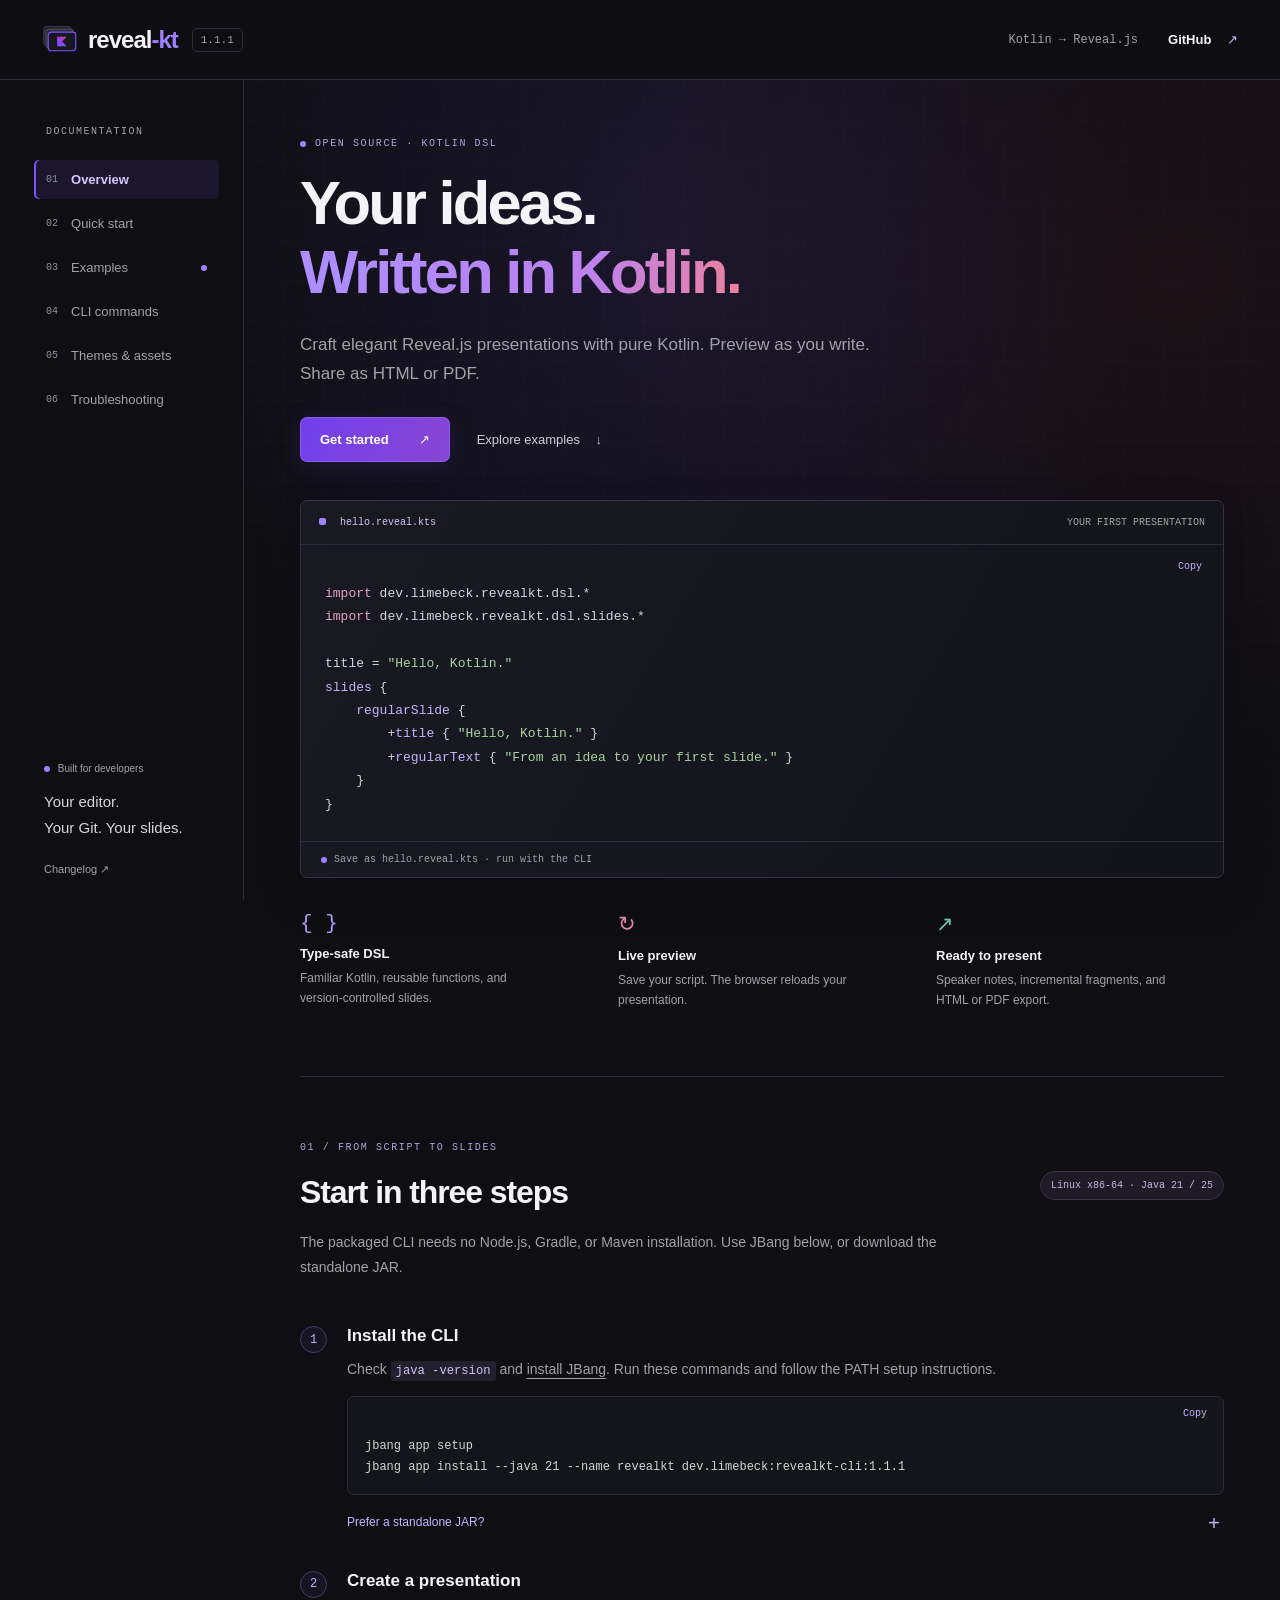
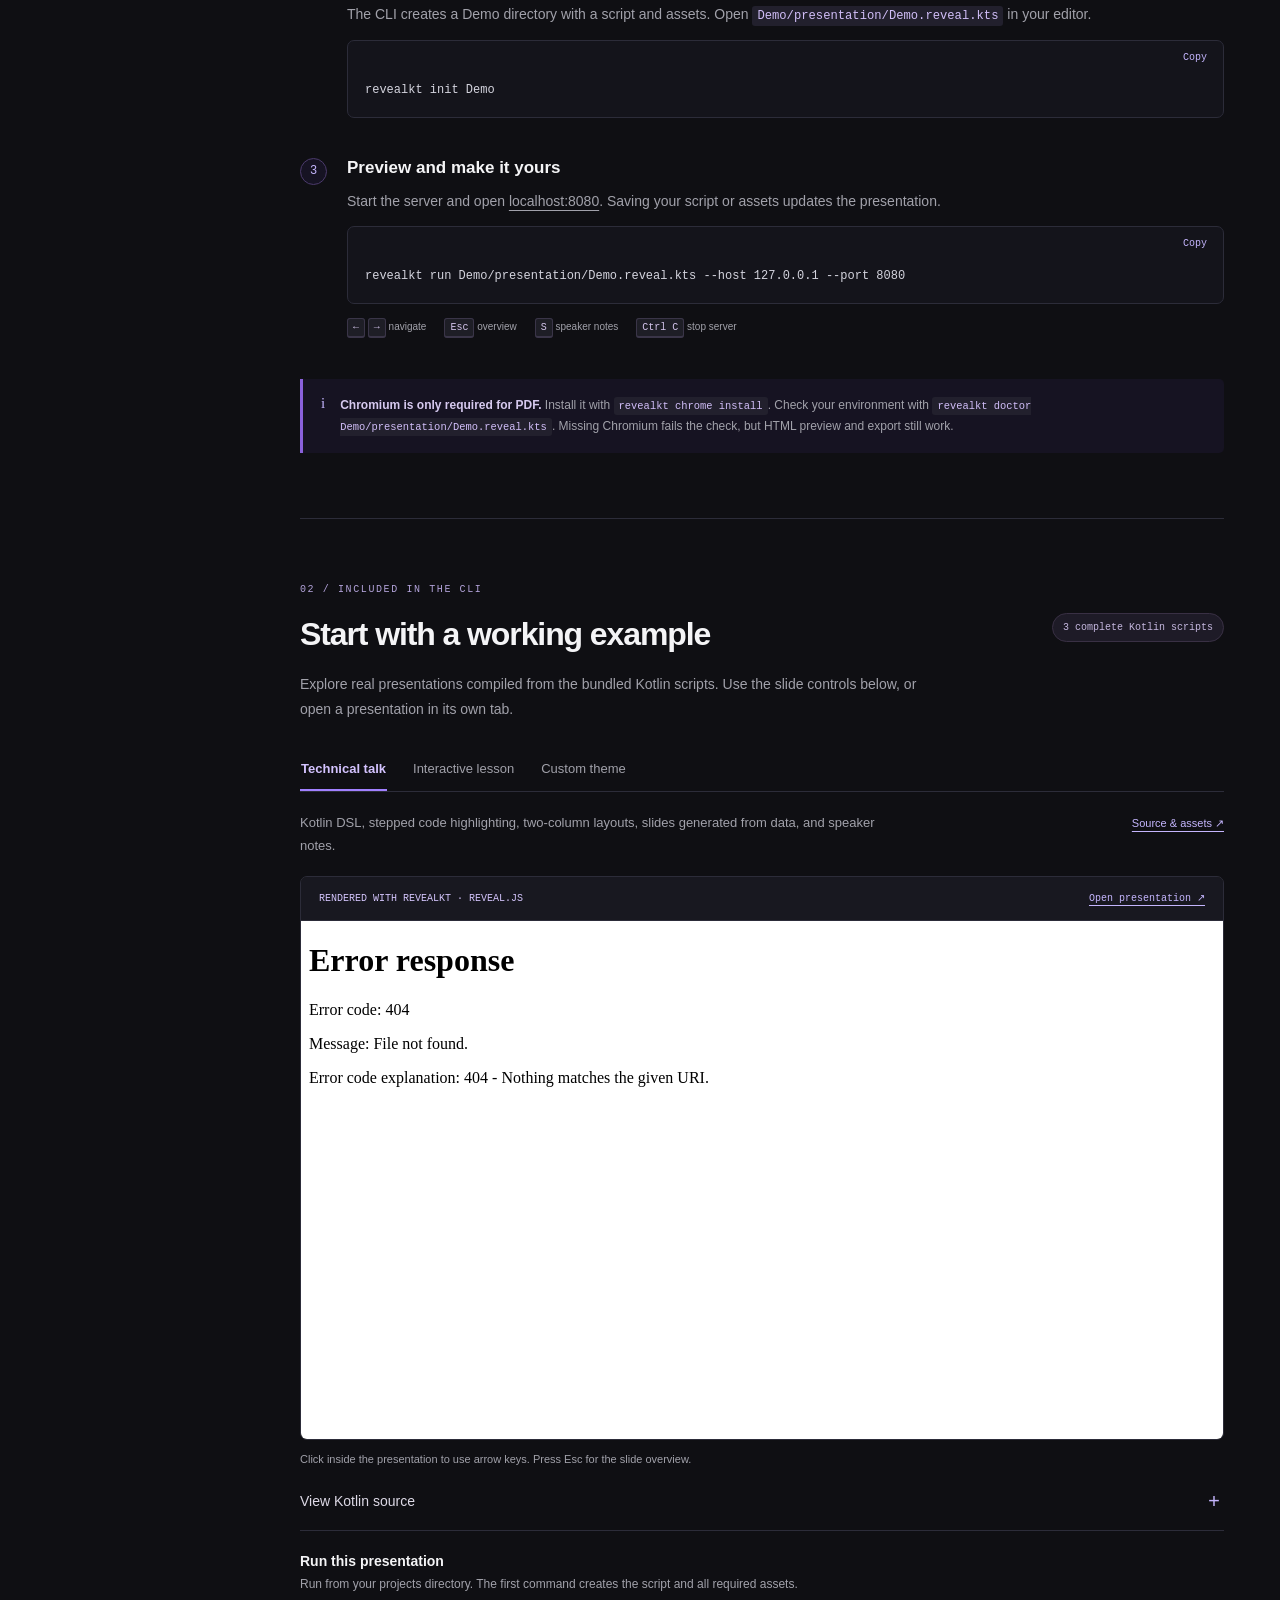
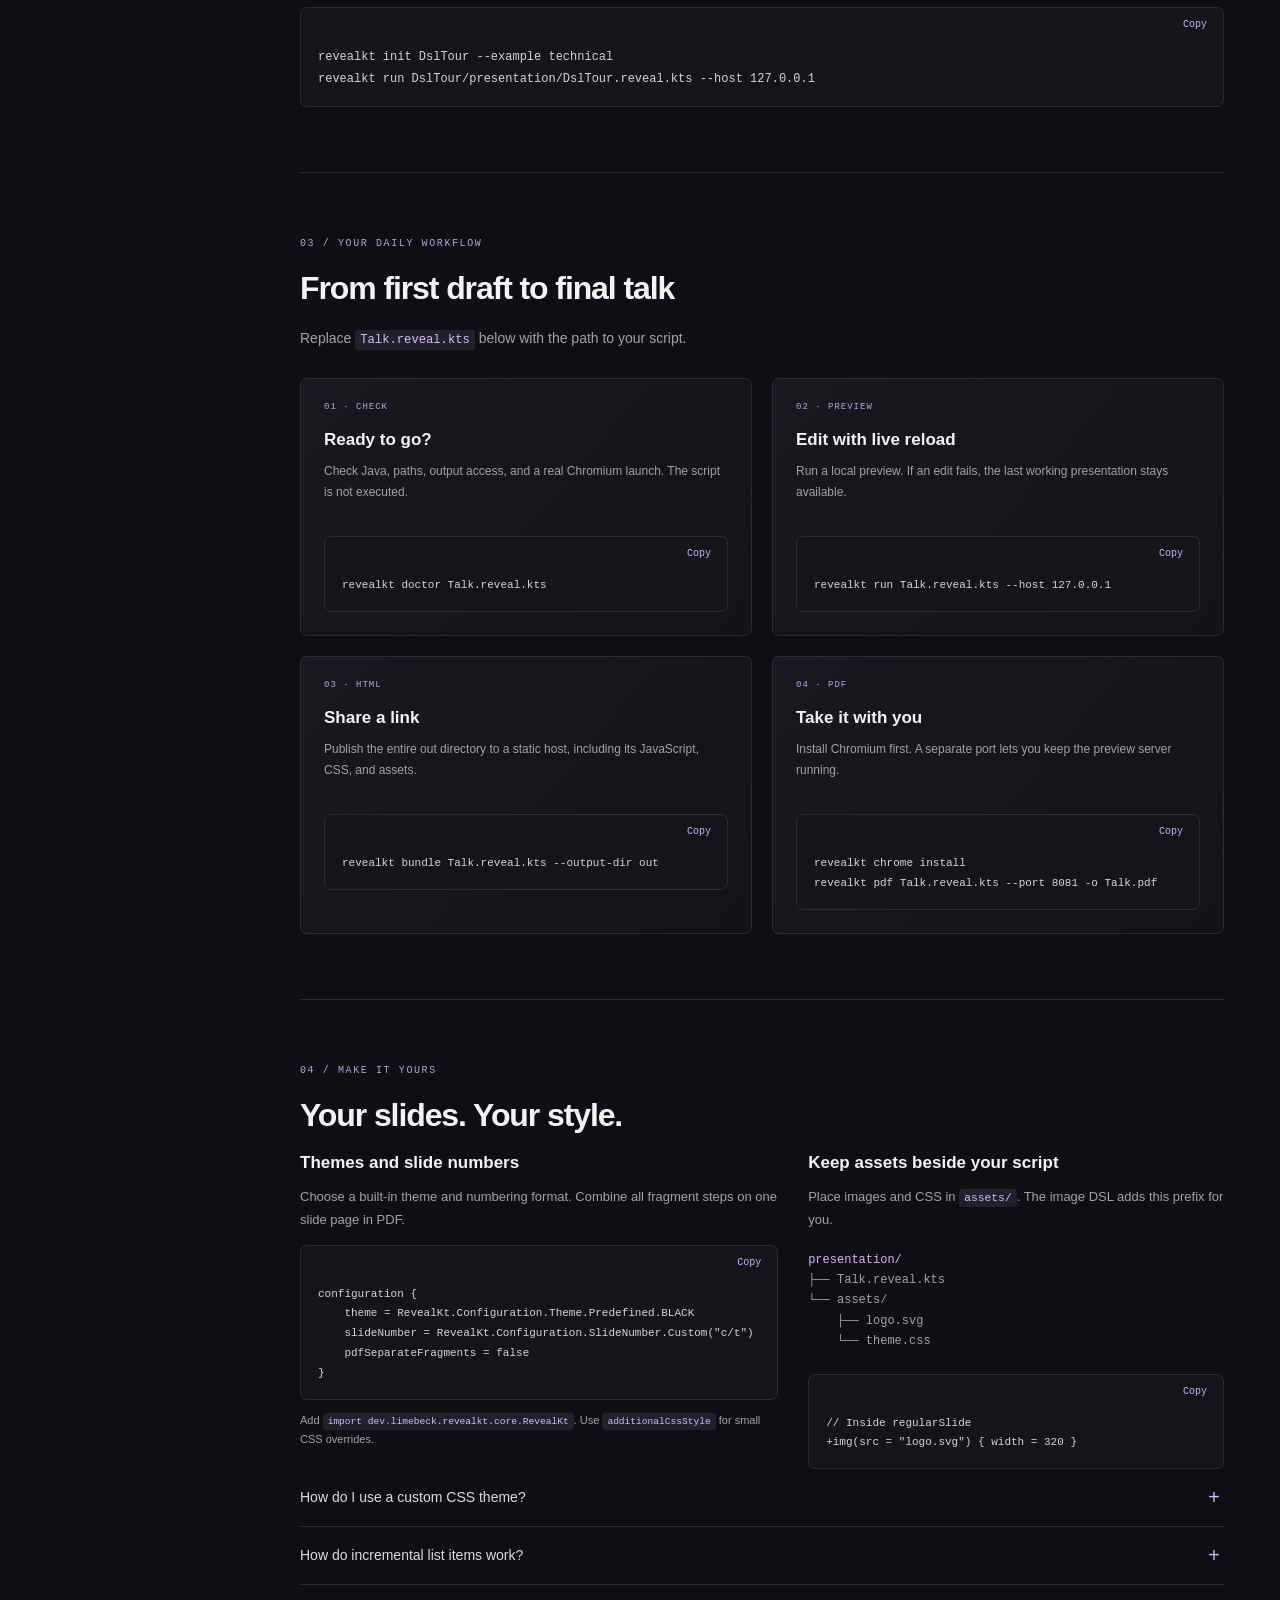
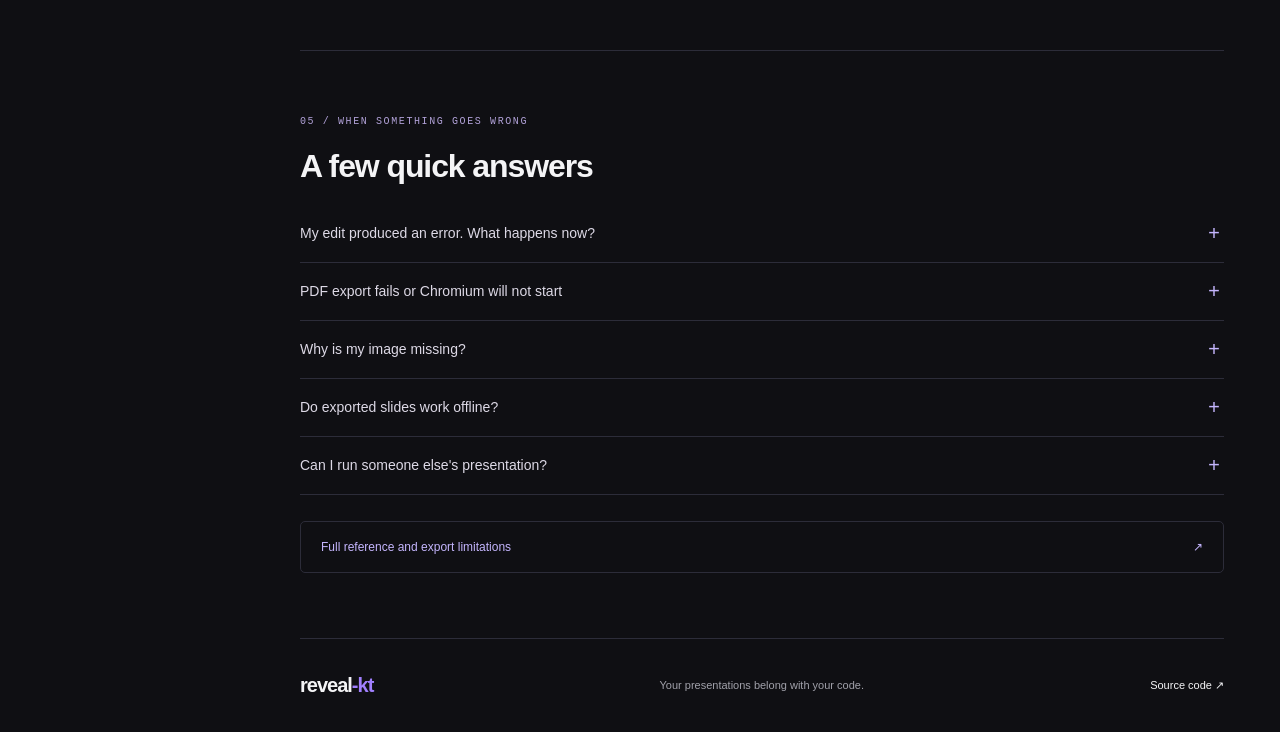
==== commit 2cbce1fb: "Fix review findings and cover them with tests DSL: - Give each ConfigurationBuilder its own CssBuild" ====
--- a/docs/index.html
+++ b/docs/index.html
@@ -89,28 +89,28 @@
     <section id="examples">
       <div class="section-heading"><div><div class="eyebrow">02 / INCLUDED IN THE CLI</div><h2>Start with a working example</h2></div><span class="tag">3 complete Kotlin scripts</span></div>
       <p class="section-intro">Explore real presentations compiled from the bundled Kotlin scripts. Use the slide controls below, or open a presentation in its own tab.</p>
-      <noscript><p>Run <code>revealkt init DslTour --example technical</code>, <code>revealkt init MotionLab --example lesson</code>, or <code>revealkt init ThemeStudio --example custom-theme</code>. <a href="https://github.com/LimeBeck/reveal-kt/tree/master/reveal-kt/app/src/jvmMain/resources/examples">Browse all example sources on GitHub ↗</a></p></noscript>
+      <noscript><p>Run <code>revealkt init RetryTalk --example technical</code>, <code>revealkt init NullSafety --example lesson</code>, or <code>revealkt init BrandDeck --example custom-theme</code>. <a href="https://github.com/LimeBeck/reveal-kt/tree/master/reveal-kt/app/src/jvmMain/resources/examples">Browse all example sources on GitHub ↗</a></p></noscript>
       <div class="example-tabs" role="tablist" aria-label="Example scripts">
-        <button role="tab" id="tab-technical" aria-selected="true" aria-controls="example-panel" data-example="technical">Kotlin DSL &amp; code</button>
-        <button role="tab" id="tab-lesson" aria-selected="false" aria-controls="example-panel" tabindex="-1" data-example="lesson">Navigation &amp; motion</button>
-        <button role="tab" id="tab-custom-theme" aria-selected="false" aria-controls="example-panel" tabindex="-1" data-example="custom-theme">Themes &amp; assets</button>
+        <button role="tab" id="tab-technical" aria-selected="true" aria-controls="example-panel" data-example="technical">Technical talk</button>
+        <button role="tab" id="tab-lesson" aria-selected="false" aria-controls="example-panel" tabindex="-1" data-example="lesson">Interactive lesson</button>
+        <button role="tab" id="tab-custom-theme" aria-selected="false" aria-controls="example-panel" tabindex="-1" data-example="custom-theme">Custom theme</button>
       </div>
       <div id="example-panel" role="tabpanel" aria-labelledby="tab-technical">
         <div class="example-caption"><p id="example-description"></p><a id="example-source-link" href="https://github.com/LimeBeck/reveal-kt/tree/master/reveal-kt/app/src/jvmMain/resources/examples/technical">Source &amp; assets ↗</a></div>
         <div class="example-deck">
           <div class="panel-top"><span>RENDERED WITH REVEALKT · REVEAL.JS</span><a id="example-open" href="examples/technical/index.html" target="_blank" rel="noopener">Open presentation ↗</a></div>
-          <iframe id="example-frame" src="examples/technical/index.html" title="Kotlin DSL &amp; code — RevealKt presentation" loading="lazy" allowfullscreen></iframe>
+          <iframe id="example-frame" src="examples/technical/index.html" title="Technical talk — RevealKt presentation" loading="lazy" allowfullscreen></iframe>
         </div>
         <p class="deck-hint">Click inside the presentation to use arrow keys. Press Esc for the slide overview.</p>
         <details class="example-code-details"><summary>View Kotlin source</summary>
         <div class="example-source">
-          <div class="panel-top"><span id="source-name">DslTour.reveal.kts</span><button class="copy" id="copy-example" aria-label="Copy example script">Copy</button></div>
+          <div class="panel-top"><span id="source-name">RetryTalk.reveal.kts</span><button class="copy" id="copy-example" aria-label="Copy example script">Copy</button></div>
           <pre tabindex="0" aria-label="Complete example Kotlin script"><code id="example-code"></code></pre>
         </div>
         </details>
-        <div class="example-run"><h3>Run this presentation</h3><p>These demos track the current source. Use a CLI built from master to get the same slides; released versions may contain earlier examples. The first command creates the script and all assets.</p></div>
-        <div class="code-block"><button class="copy" aria-label="Copy example commands">Copy</button><pre><code id="example-command">revealkt init DslTour --example technical
-revealkt run DslTour/presentation/DslTour.reveal.kts --host 127.0.0.1</code></pre></div>
+        <div class="example-run"><h3>Run this presentation</h3><p>Run from your projects directory. The first command creates the script and all required assets.</p></div>
+        <div class="code-block"><button class="copy" aria-label="Copy example commands">Copy</button><pre><code id="example-command">revealkt init RetryTalk --example technical
+revealkt run RetryTalk/presentation/RetryTalk.reveal.kts --host 127.0.0.1</code></pre></div>
       </div>
     </section>
     <section id="commands">
@@ -134,7 +134,7 @@
         <article><h3>Keep assets beside your script</h3><p>Place images and CSS in <code>assets/</code>. The image DSL adds this prefix for you.</p><div class="file-tree"><span>presentation/</span><br>├── Talk.reveal.kts<br>└── assets/<br>&nbsp;&nbsp;&nbsp; ├── logo.svg<br>&nbsp;&nbsp;&nbsp; └── theme.css</div><div class="code-block"><button class="copy" aria-label="Copy image snippet">Copy</button><pre><code>// Inside regularSlide
 +img(src = "logo.svg") { width = 320 }</code></pre></div></article>
       </div>
-      <details><summary>How do I use a custom CSS theme?</summary><p>Set <code>theme = RevealKt.Configuration.Theme.Custom("assets/theme.css")</code> inside <code>configuration</code>. A custom theme replaces the built-in theme; style <code>.reveal-viewport</code>, <code>.reveal</code>, and headings. URLs inside CSS resolve relative to the CSS file. Start with a complete template: <code>revealkt init ThemeStudio --example custom-theme</code>.</p></details>
+      <details><summary>How do I use a custom CSS theme?</summary><p>Set <code>theme = RevealKt.Configuration.Theme.Custom("assets/theme.css")</code> inside <code>configuration</code>. A custom theme replaces the built-in theme; style <code>.reveal-viewport</code>, <code>.reveal</code>, and headings. URLs inside CSS resolve relative to the CSS file. Start with a complete template: <code>revealkt init BrandDeck --example custom-theme</code>.</p></details>
       <details><summary>How do incremental list items work?</summary><p><code>unorderedListOf</code> and <code>orderedListOf</code> reveal subsequent items as fragments by default. The first item is visible immediately. Pass <code>fragmented = false</code> for a static list. Set <code>pdfSeparateFragments = false</code> to avoid extra PDF pages for fragment steps.</p></details>
     </section>
     <section id="faq">
@@ -143,7 +143,7 @@
       <details><summary>PDF export fails or Chromium will not start</summary><p>Run <code>revealkt chrome install</code>, then <code>revealkt doctor Talk.reveal.kts</code>. On Ubuntu, you may need system libraries: <code>revealkt chrome install --with-deps</code>. If the port is busy, stop the preview or use <code>--port 8081</code>. Create the PDF output's parent directory beforehand.</p></details>
       <details><summary>Why is my image missing?</summary><p>Check that <code>assets/</code> is beside your script. For <code>assets/images/chart.png</code>, use <code>img(src = "images/chart.png")</code>. Paths are case-sensitive. CSS theme URLs need the full <code>assets/</code> prefix.</p></details>
       <details><summary>Do exported slides work offline?</summary><p>Built-in JavaScript and CSS ship with the CLI. External images, fonts, and MathJax may still need a network connection, so offline export is not guaranteed. HTML export is a directory, not one file. Repeating bundle does not remove old assets; use a fresh output directory for a clean export.</p></details>
-      <details><summary>Can I run someone else's presentation?</summary><p>A <code>.reveal.kts</code> file is executable Kotlin with your user's permissions, including file and network access. Review scripts before running them. Preview has no authentication; <code>--host 127.0.0.1</code> limits access to your computer. Use bundle for publishing.</p></details>
+      <details><summary>Can I run someone else's presentation?</summary><p>A <code>.reveal.kts</code> file is executable Kotlin with your user's permissions, including file and network access. Review scripts before running them. Preview has no authentication and listens only on localhost unless you pass <code>--host 0.0.0.0</code>. Use bundle for publishing.</p></details>
       <a class="reference-link" href="https://github.com/LimeBeck/reveal-kt/blob/master/docs/presentation-reference.md">Full reference and export limitations <span>↗</span></a>
     </section>
     <footer><a class="brand" href="#overview">reveal<span class="brand-kt">-kt</span></a><span>Your presentations belong with your code.</span><a href="https://github.com/LimeBeck/reveal-kt">Source code ↗</a></footer>
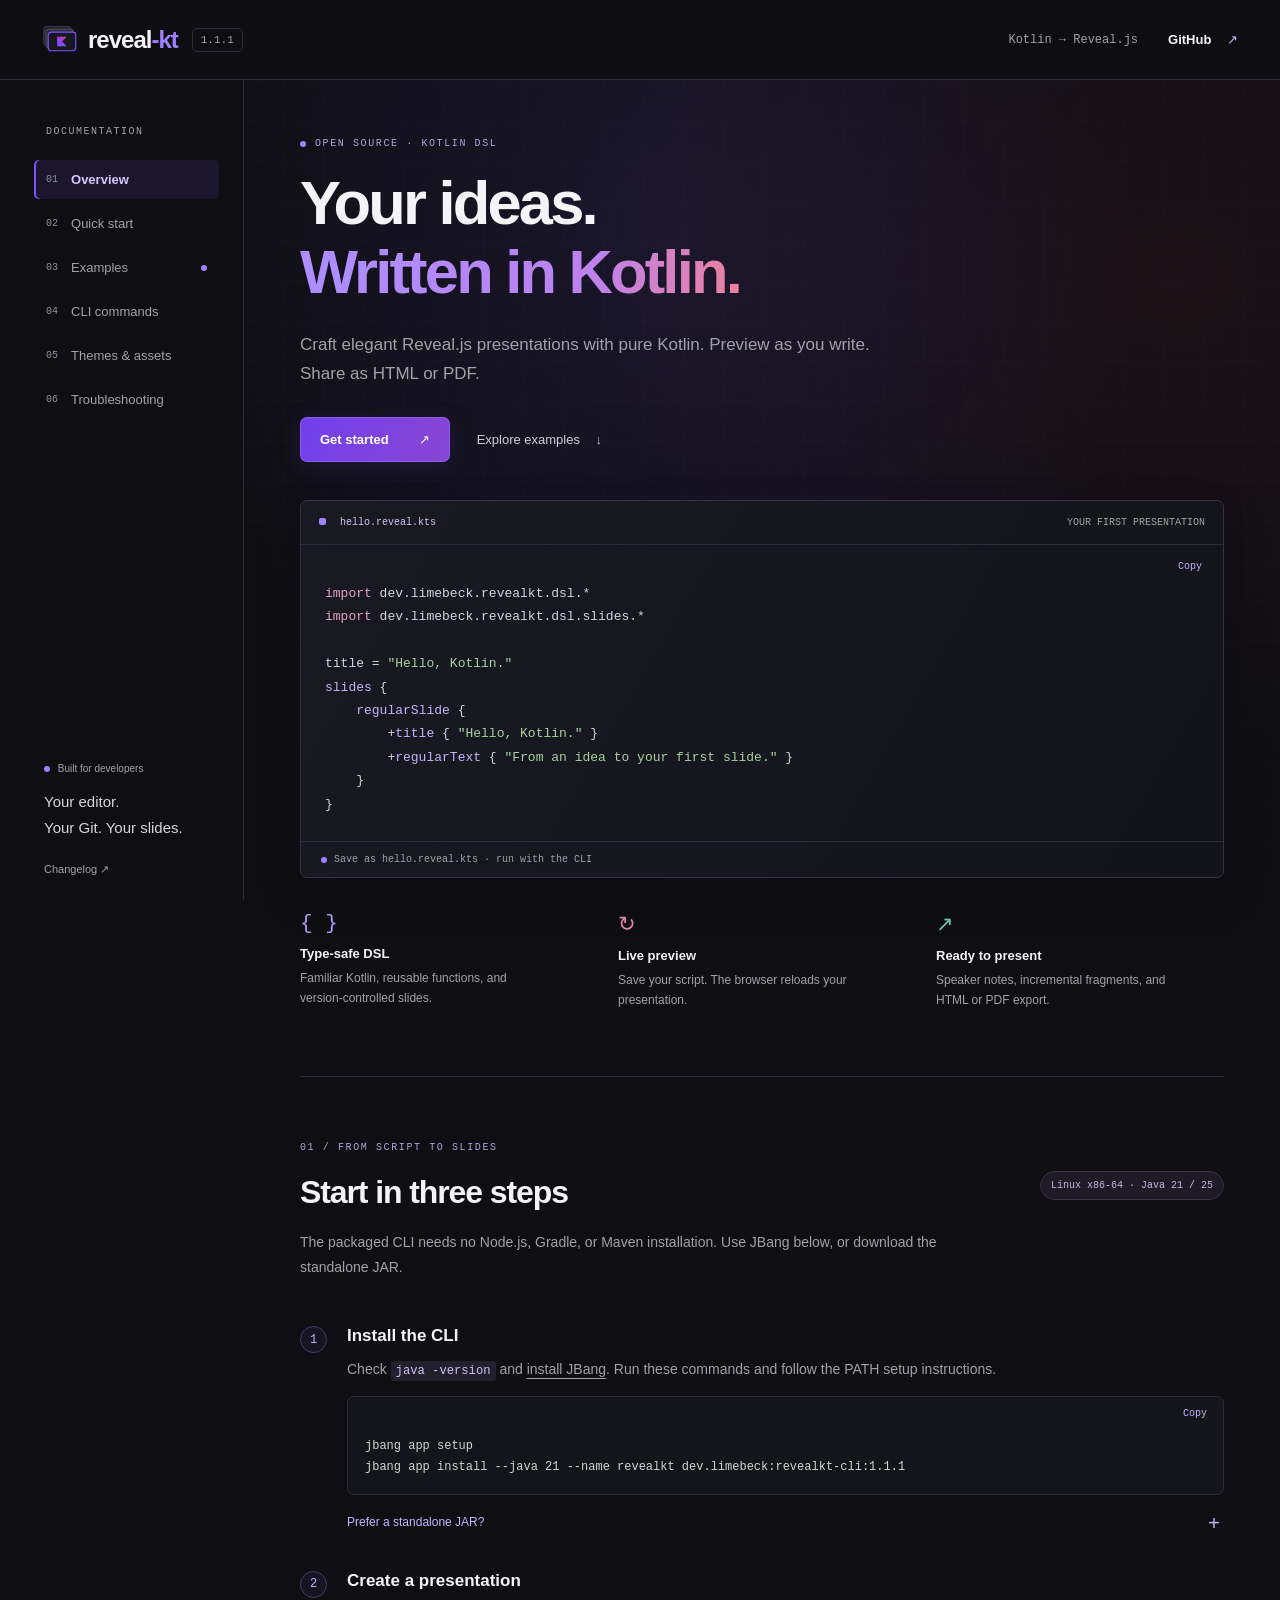
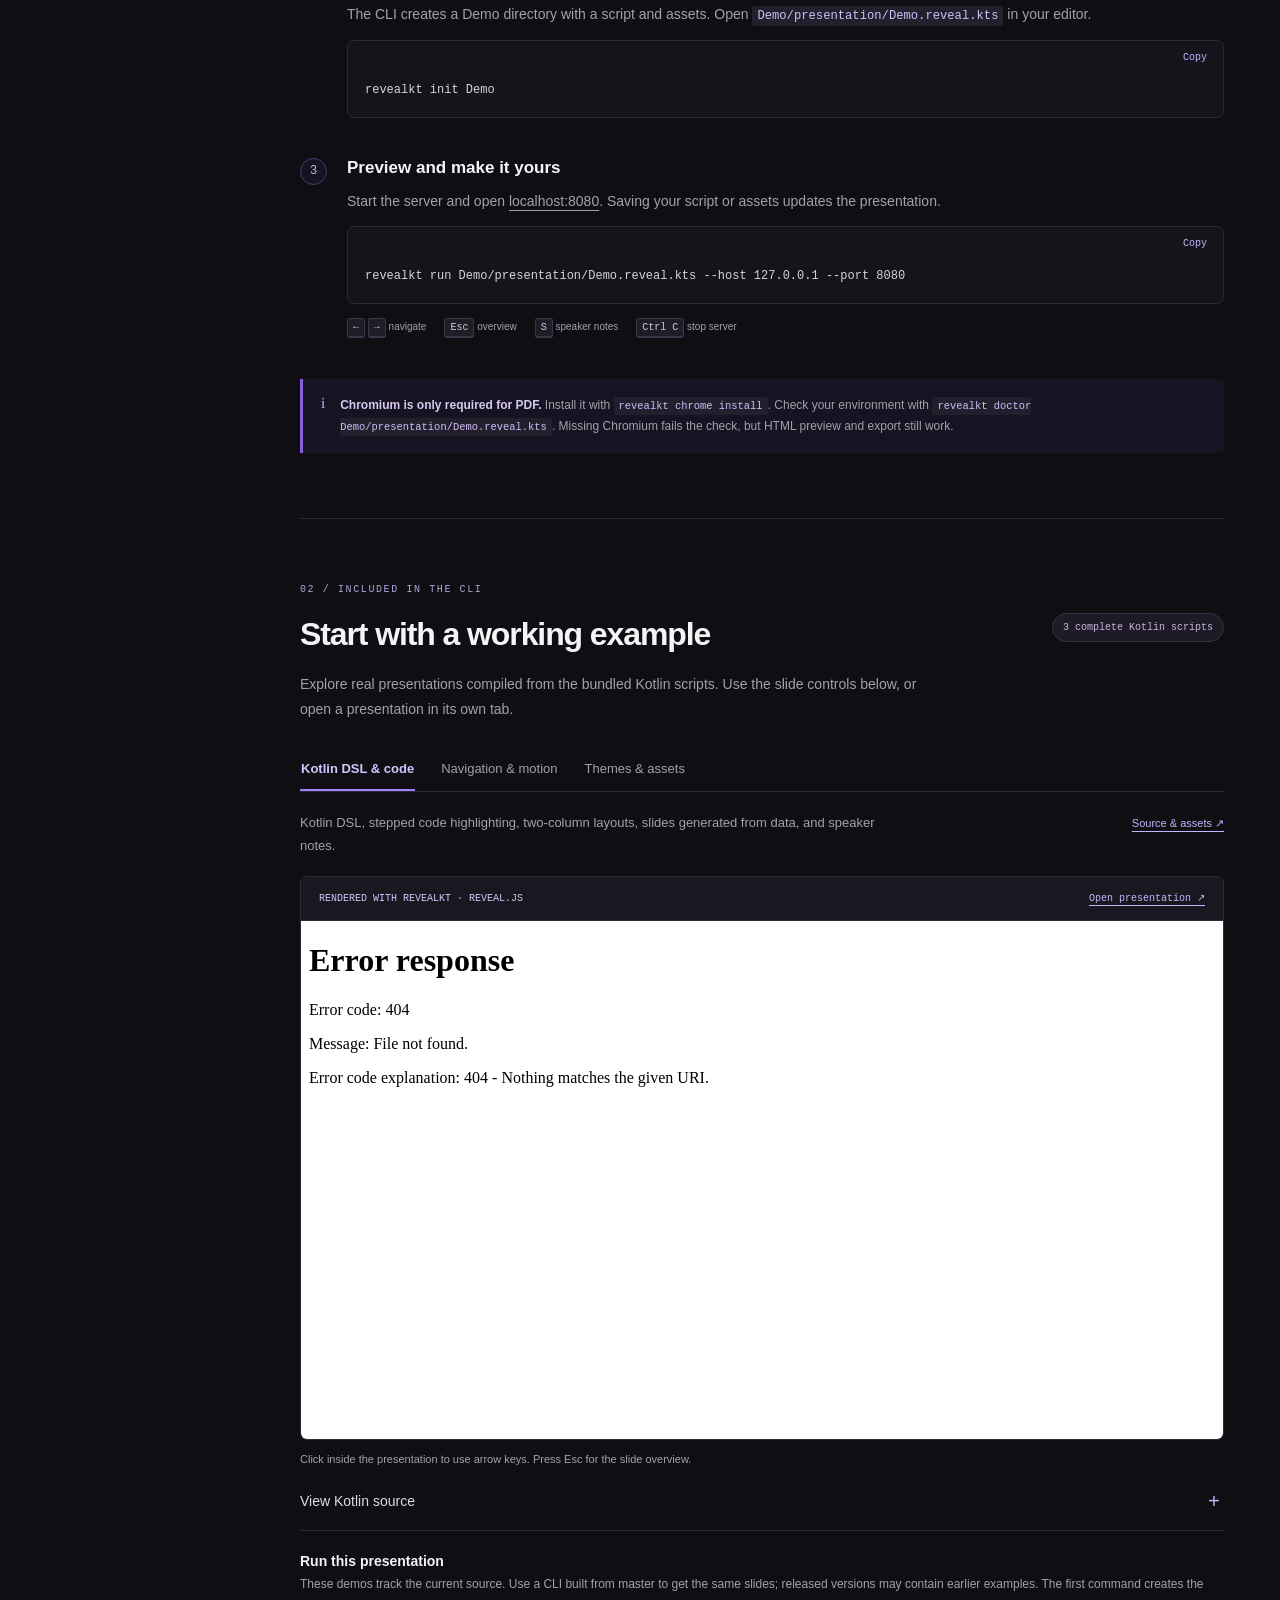
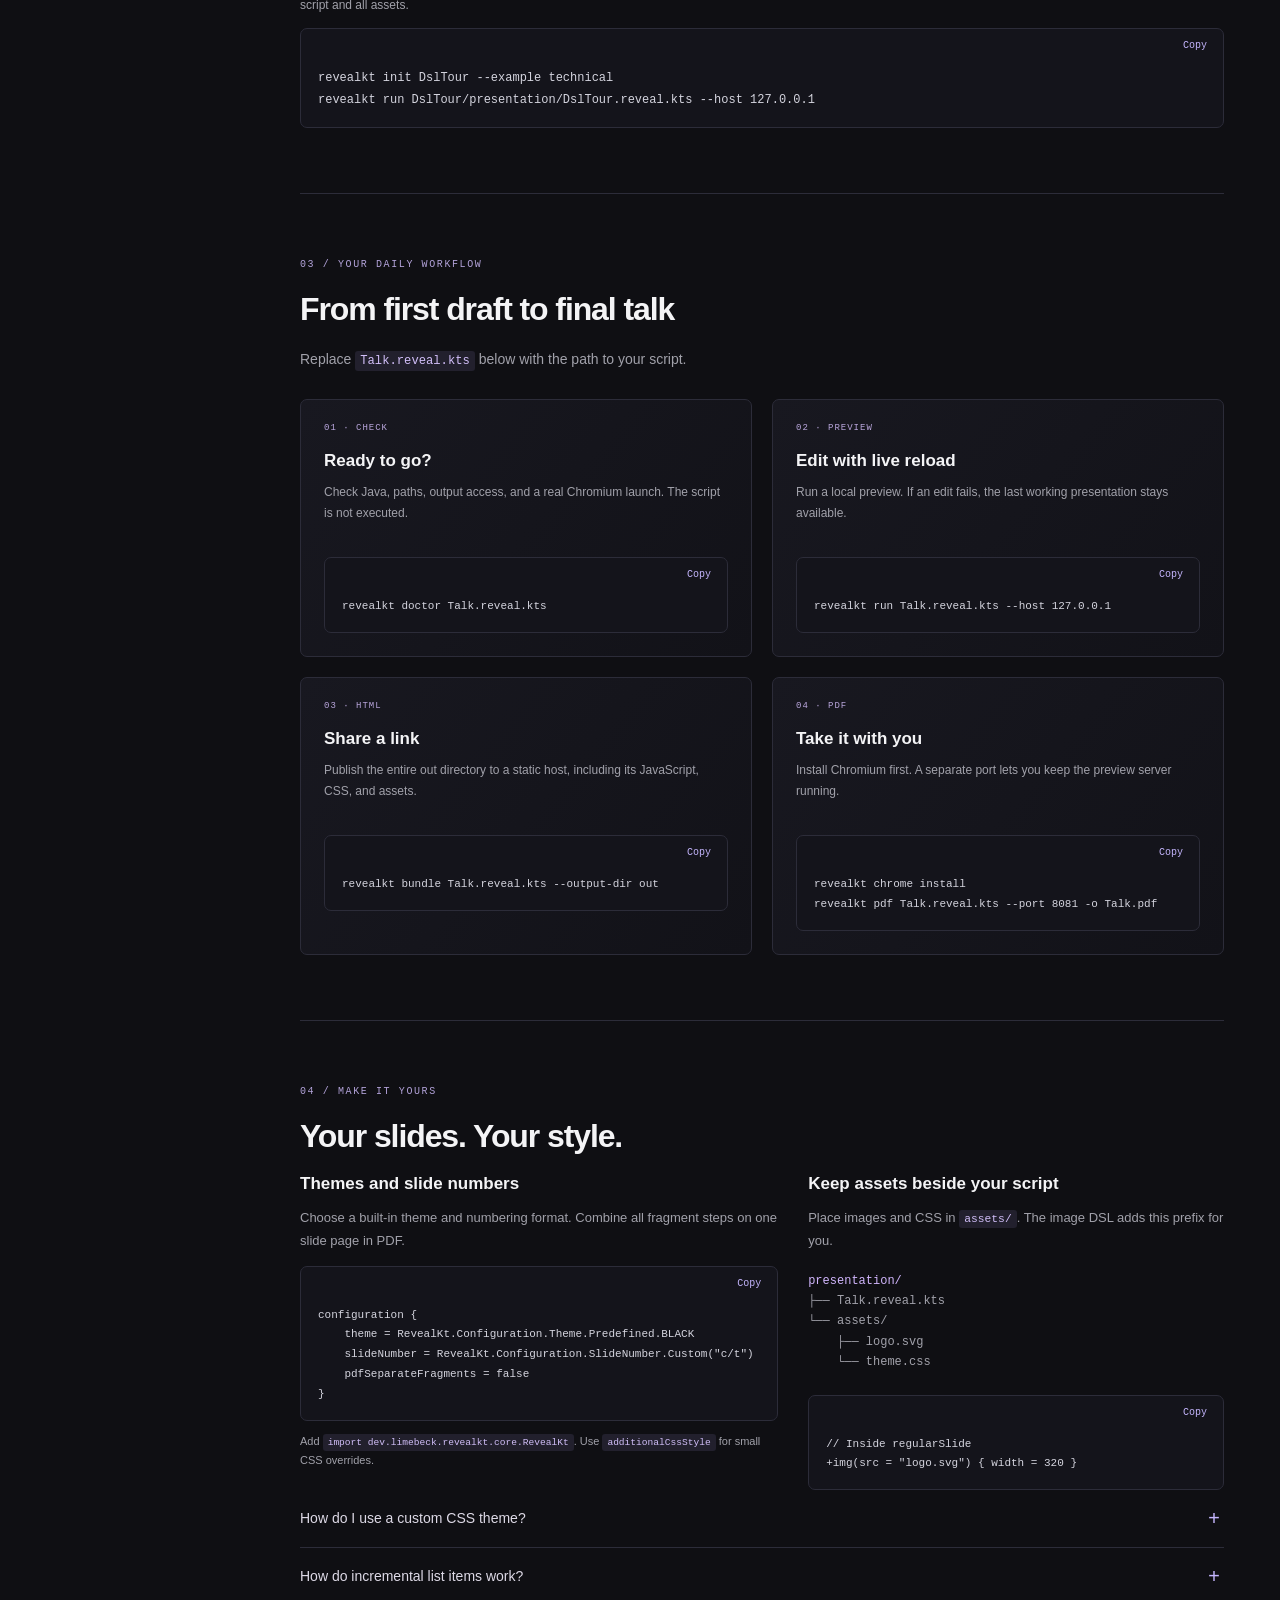
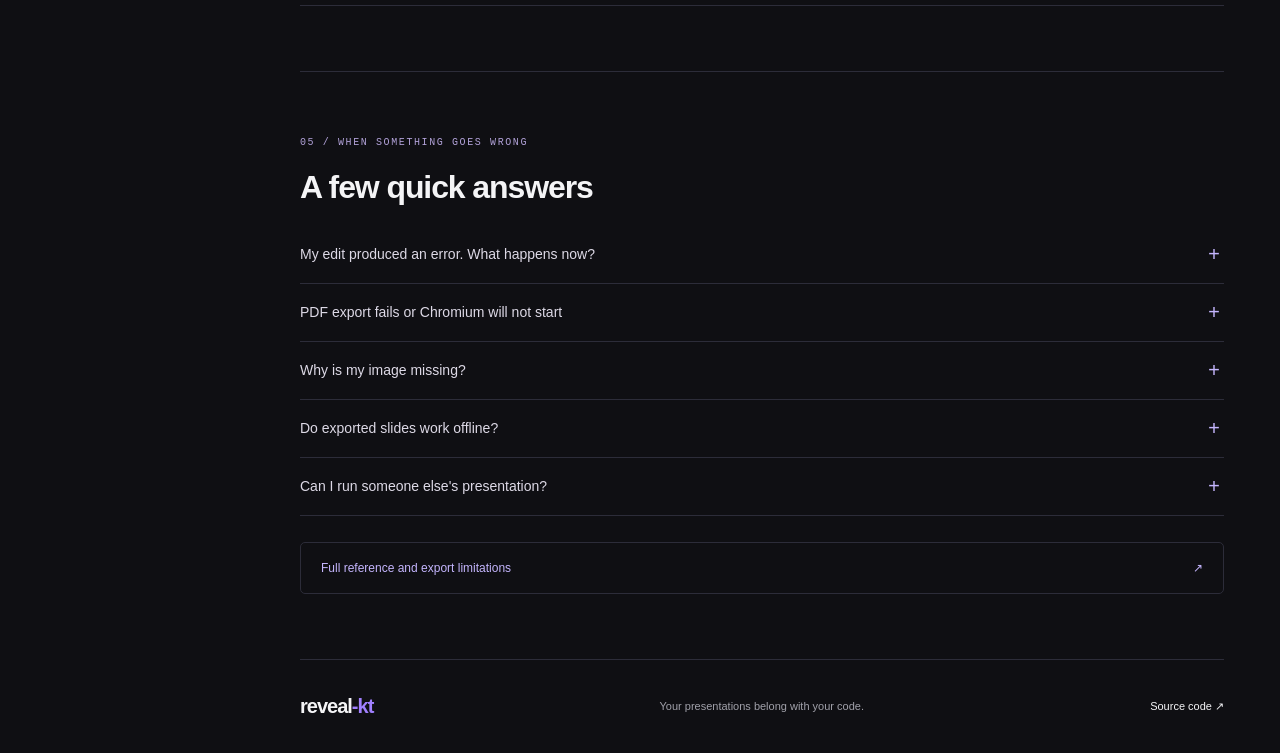
==== commit 32809c76: "Merge remote-tracking branch 'origin/master' into claude/relaxed-albattani-rqjq9x" ====
--- a/docs/index.html
+++ b/docs/index.html
@@ -12,6 +12,19 @@
   <script src="assets/site.js" defer></script>
 </head>
 <body>
+<!-- Yandex.Metrika counter -->
+<script type="text/javascript">
+    (function(m,e,t,r,i,k,a){
+        m[i]=m[i]||function(){(m[i].a=m[i].a||[]).push(arguments)};
+        m[i].l=1*new Date();
+        for (var j = 0; j < document.scripts.length; j++) {if (document.scripts[j].src === r) { return; }}
+        k=e.createElement(t),a=e.getElementsByTagName(t)[0],k.async=1,k.src=r,a.parentNode.insertBefore(k,a)
+    })(window, document,'script','https://mc.yandex.ru/metrika/tag.js?id=113088337', 'ym');
+
+    ym(113088337, 'init', {ssr:true, webvisor:true, clickmap:true, ecommerce:"dataLayer", referrer: document.referrer, url: location.href, accurateTrackBounce:true, trackLinks:true});
+</script>
+<noscript><div><img src="https://mc.yandex.ru/watch/113088337" style="position:absolute; left:-9999px;" alt="" /></div></noscript>
+<!-- /Yandex.Metrika counter -->
 <a class="skip-link" href="#main">Skip to content</a>
 <header class="header">
   <a class="brand" href="#overview" aria-label="RevealKt home"><img src="assets/favicon.svg" width="36" height="36" alt="">reveal<span class="brand-kt">-kt</span><span class="version">1.1.1</span></a>
@@ -89,28 +102,28 @@
     <section id="examples">
       <div class="section-heading"><div><div class="eyebrow">02 / INCLUDED IN THE CLI</div><h2>Start with a working example</h2></div><span class="tag">3 complete Kotlin scripts</span></div>
       <p class="section-intro">Explore real presentations compiled from the bundled Kotlin scripts. Use the slide controls below, or open a presentation in its own tab.</p>
-      <noscript><p>Run <code>revealkt init RetryTalk --example technical</code>, <code>revealkt init NullSafety --example lesson</code>, or <code>revealkt init BrandDeck --example custom-theme</code>. <a href="https://github.com/LimeBeck/reveal-kt/tree/master/reveal-kt/app/src/jvmMain/resources/examples">Browse all example sources on GitHub ↗</a></p></noscript>
+      <noscript><p>Run <code>revealkt init DslTour --example technical</code>, <code>revealkt init MotionLab --example lesson</code>, or <code>revealkt init ThemeStudio --example custom-theme</code>. <a href="https://github.com/LimeBeck/reveal-kt/tree/master/reveal-kt/app/src/jvmMain/resources/examples">Browse all example sources on GitHub ↗</a></p></noscript>
       <div class="example-tabs" role="tablist" aria-label="Example scripts">
-        <button role="tab" id="tab-technical" aria-selected="true" aria-controls="example-panel" data-example="technical">Technical talk</button>
-        <button role="tab" id="tab-lesson" aria-selected="false" aria-controls="example-panel" tabindex="-1" data-example="lesson">Interactive lesson</button>
-        <button role="tab" id="tab-custom-theme" aria-selected="false" aria-controls="example-panel" tabindex="-1" data-example="custom-theme">Custom theme</button>
+        <button role="tab" id="tab-technical" aria-selected="true" aria-controls="example-panel" data-example="technical">Kotlin DSL &amp; code</button>
+        <button role="tab" id="tab-lesson" aria-selected="false" aria-controls="example-panel" tabindex="-1" data-example="lesson">Navigation &amp; motion</button>
+        <button role="tab" id="tab-custom-theme" aria-selected="false" aria-controls="example-panel" tabindex="-1" data-example="custom-theme">Themes &amp; assets</button>
       </div>
       <div id="example-panel" role="tabpanel" aria-labelledby="tab-technical">
         <div class="example-caption"><p id="example-description"></p><a id="example-source-link" href="https://github.com/LimeBeck/reveal-kt/tree/master/reveal-kt/app/src/jvmMain/resources/examples/technical">Source &amp; assets ↗</a></div>
         <div class="example-deck">
           <div class="panel-top"><span>RENDERED WITH REVEALKT · REVEAL.JS</span><a id="example-open" href="examples/technical/index.html" target="_blank" rel="noopener">Open presentation ↗</a></div>
-          <iframe id="example-frame" src="examples/technical/index.html" title="Technical talk — RevealKt presentation" loading="lazy" allowfullscreen></iframe>
+          <iframe id="example-frame" src="examples/technical/index.html" title="Kotlin DSL &amp; code — RevealKt presentation" loading="lazy" allowfullscreen></iframe>
         </div>
         <p class="deck-hint">Click inside the presentation to use arrow keys. Press Esc for the slide overview.</p>
         <details class="example-code-details"><summary>View Kotlin source</summary>
         <div class="example-source">
-          <div class="panel-top"><span id="source-name">RetryTalk.reveal.kts</span><button class="copy" id="copy-example" aria-label="Copy example script">Copy</button></div>
+          <div class="panel-top"><span id="source-name">DslTour.reveal.kts</span><button class="copy" id="copy-example" aria-label="Copy example script">Copy</button></div>
           <pre tabindex="0" aria-label="Complete example Kotlin script"><code id="example-code"></code></pre>
         </div>
         </details>
-        <div class="example-run"><h3>Run this presentation</h3><p>Run from your projects directory. The first command creates the script and all required assets.</p></div>
-        <div class="code-block"><button class="copy" aria-label="Copy example commands">Copy</button><pre><code id="example-command">revealkt init RetryTalk --example technical
-revealkt run RetryTalk/presentation/RetryTalk.reveal.kts --host 127.0.0.1</code></pre></div>
+        <div class="example-run"><h3>Run this presentation</h3><p>These demos track the current source. Use a CLI built from master to get the same slides; released versions may contain earlier examples. The first command creates the script and all assets.</p></div>
+        <div class="code-block"><button class="copy" aria-label="Copy example commands">Copy</button><pre><code id="example-command">revealkt init DslTour --example technical
+revealkt run DslTour/presentation/DslTour.reveal.kts --host 127.0.0.1</code></pre></div>
       </div>
     </section>
     <section id="commands">
@@ -134,7 +147,7 @@
         <article><h3>Keep assets beside your script</h3><p>Place images and CSS in <code>assets/</code>. The image DSL adds this prefix for you.</p><div class="file-tree"><span>presentation/</span><br>├── Talk.reveal.kts<br>└── assets/<br>&nbsp;&nbsp;&nbsp; ├── logo.svg<br>&nbsp;&nbsp;&nbsp; └── theme.css</div><div class="code-block"><button class="copy" aria-label="Copy image snippet">Copy</button><pre><code>// Inside regularSlide
 +img(src = "logo.svg") { width = 320 }</code></pre></div></article>
       </div>
-      <details><summary>How do I use a custom CSS theme?</summary><p>Set <code>theme = RevealKt.Configuration.Theme.Custom("assets/theme.css")</code> inside <code>configuration</code>. A custom theme replaces the built-in theme; style <code>.reveal-viewport</code>, <code>.reveal</code>, and headings. URLs inside CSS resolve relative to the CSS file. Start with a complete template: <code>revealkt init BrandDeck --example custom-theme</code>.</p></details>
+      <details><summary>How do I use a custom CSS theme?</summary><p>Set <code>theme = RevealKt.Configuration.Theme.Custom("assets/theme.css")</code> inside <code>configuration</code>. A custom theme replaces the built-in theme; style <code>.reveal-viewport</code>, <code>.reveal</code>, and headings. URLs inside CSS resolve relative to the CSS file. Start with a complete template: <code>revealkt init ThemeStudio --example custom-theme</code>.</p></details>
       <details><summary>How do incremental list items work?</summary><p><code>unorderedListOf</code> and <code>orderedListOf</code> reveal subsequent items as fragments by default. The first item is visible immediately. Pass <code>fragmented = false</code> for a static list. Set <code>pdfSeparateFragments = false</code> to avoid extra PDF pages for fragment steps.</p></details>
     </section>
     <section id="faq">
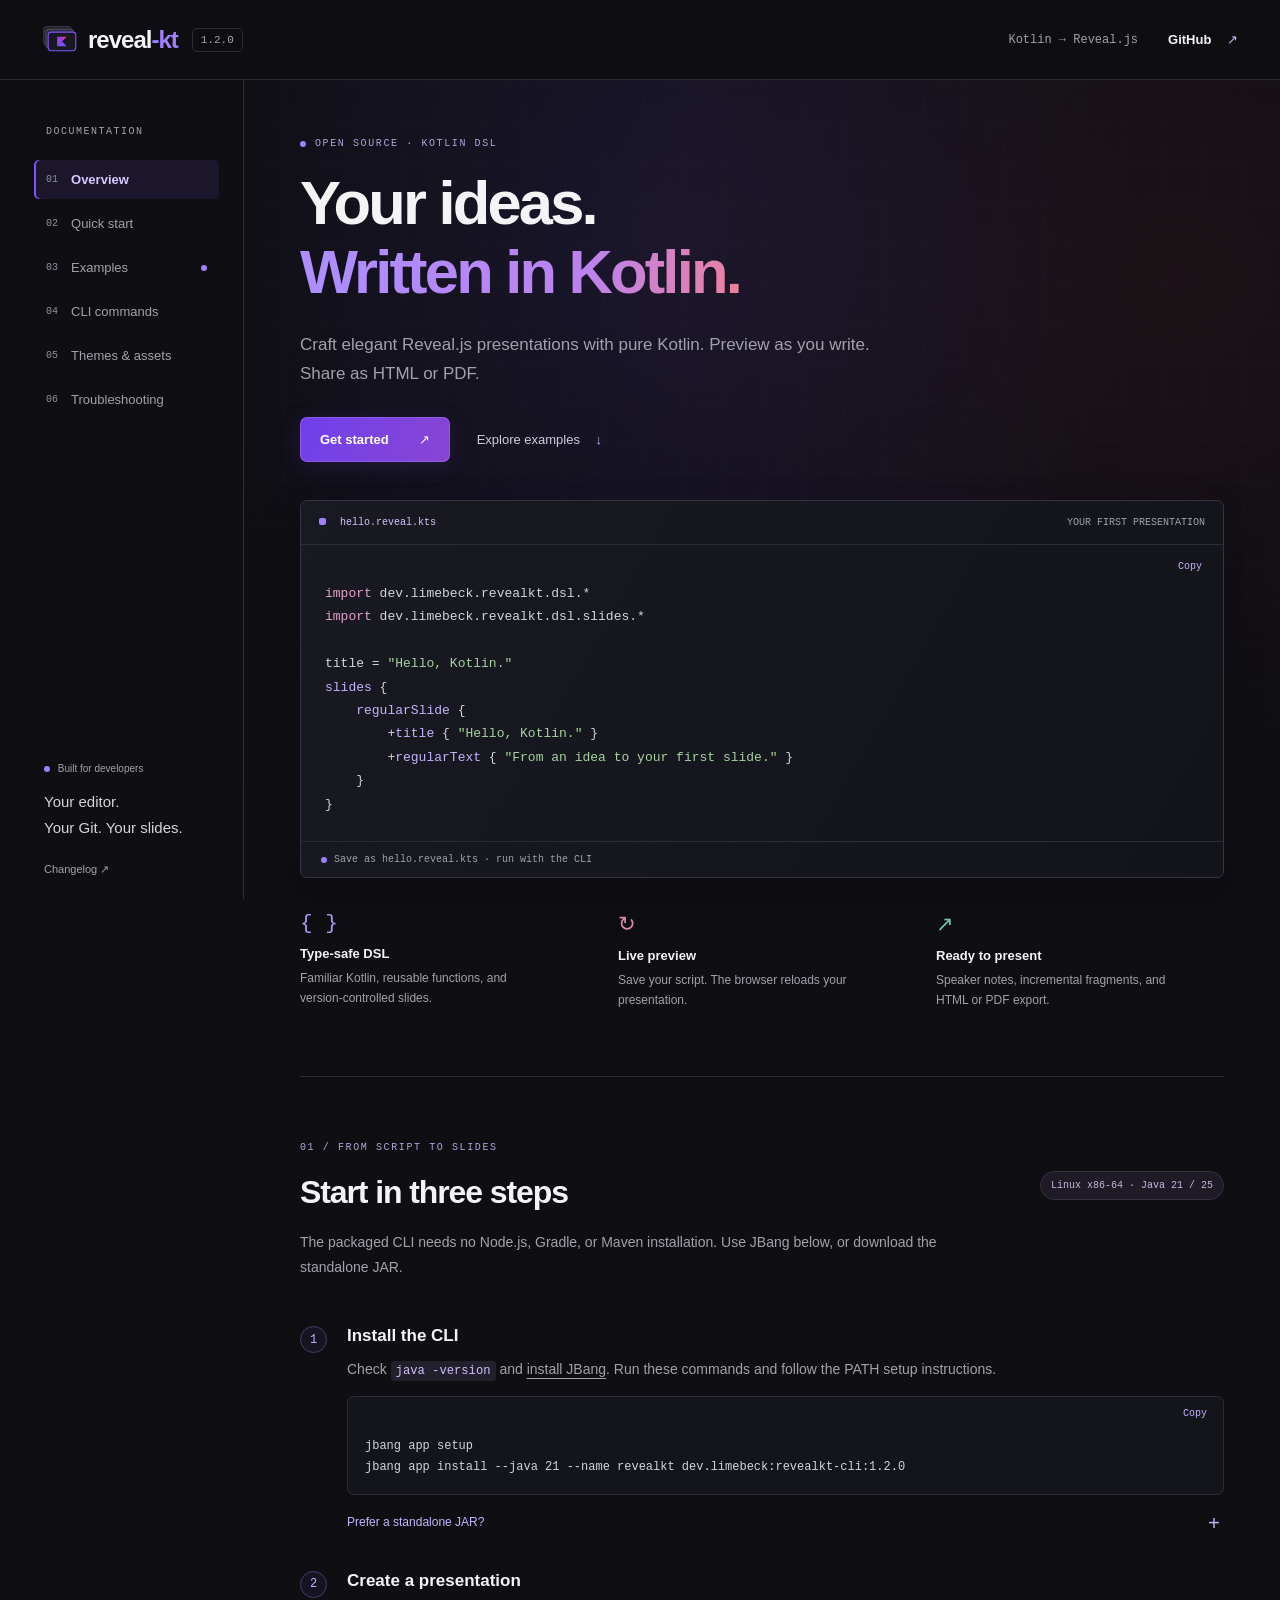
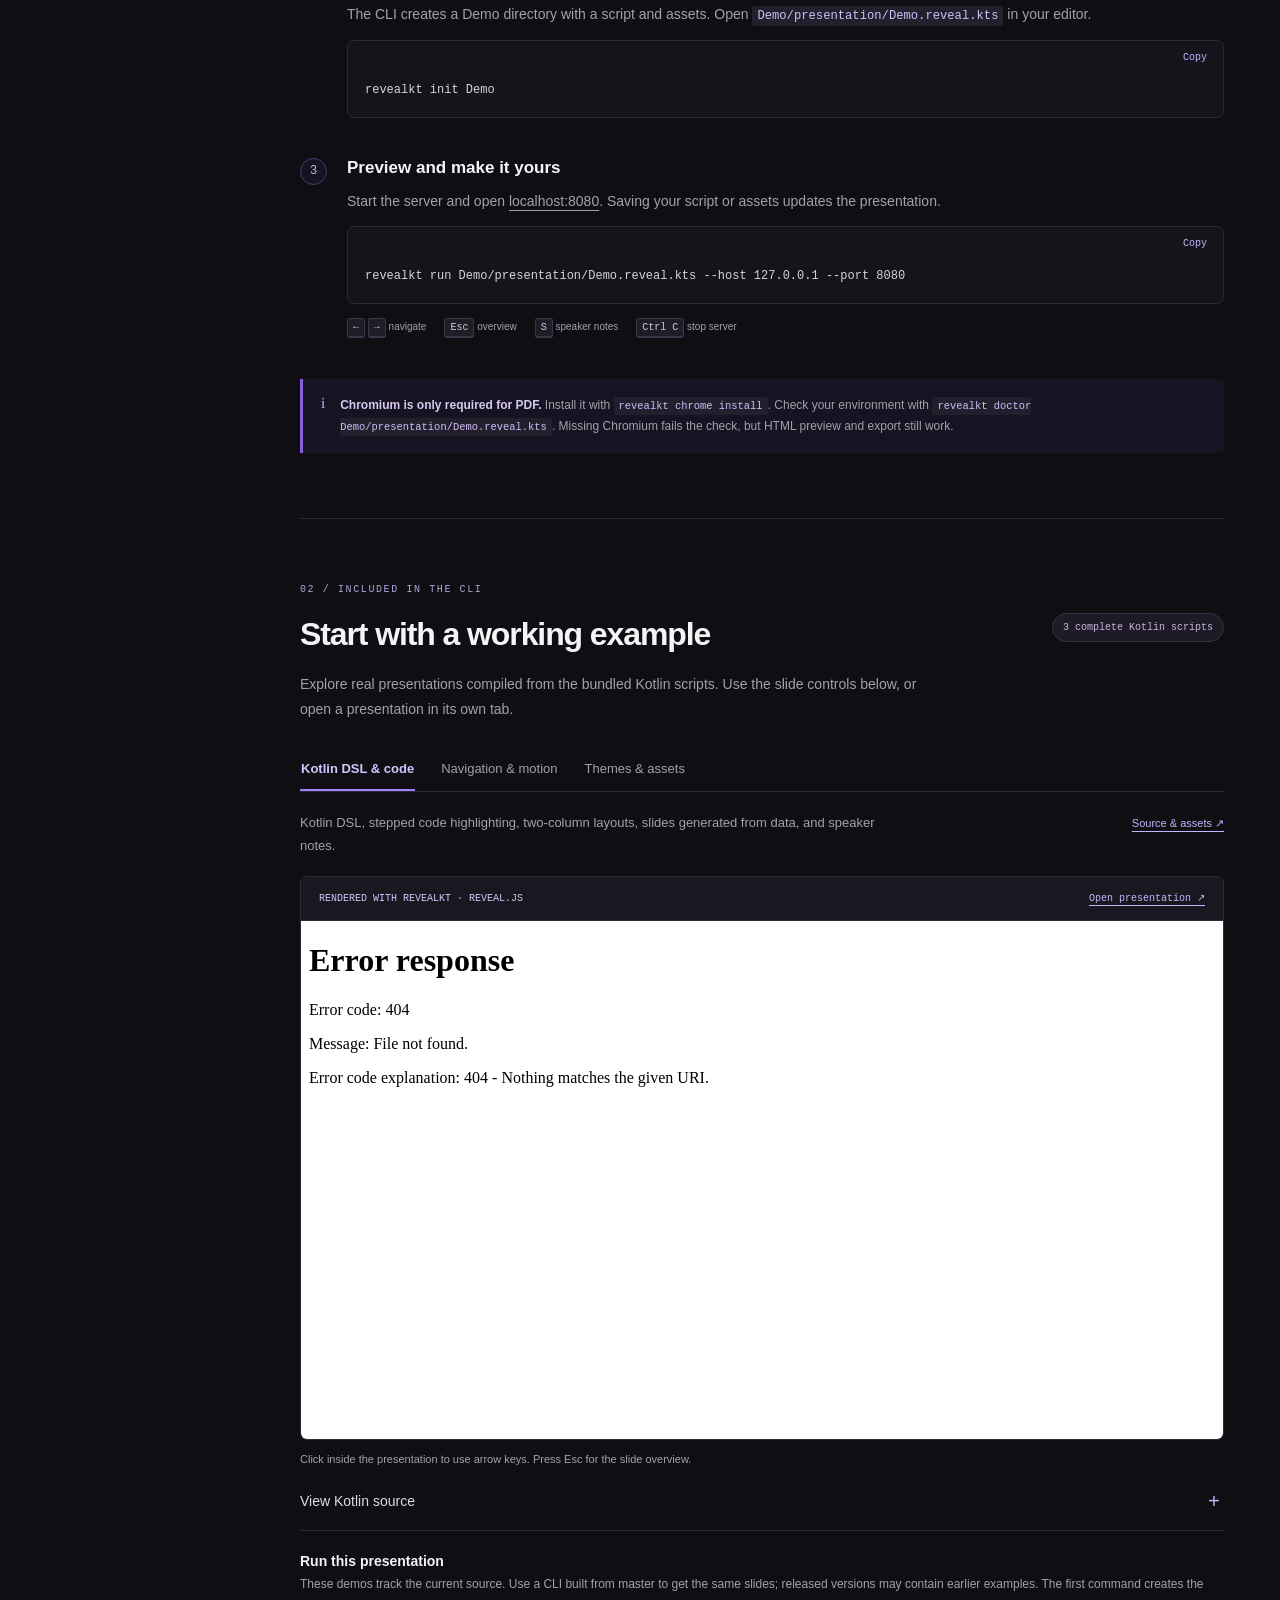
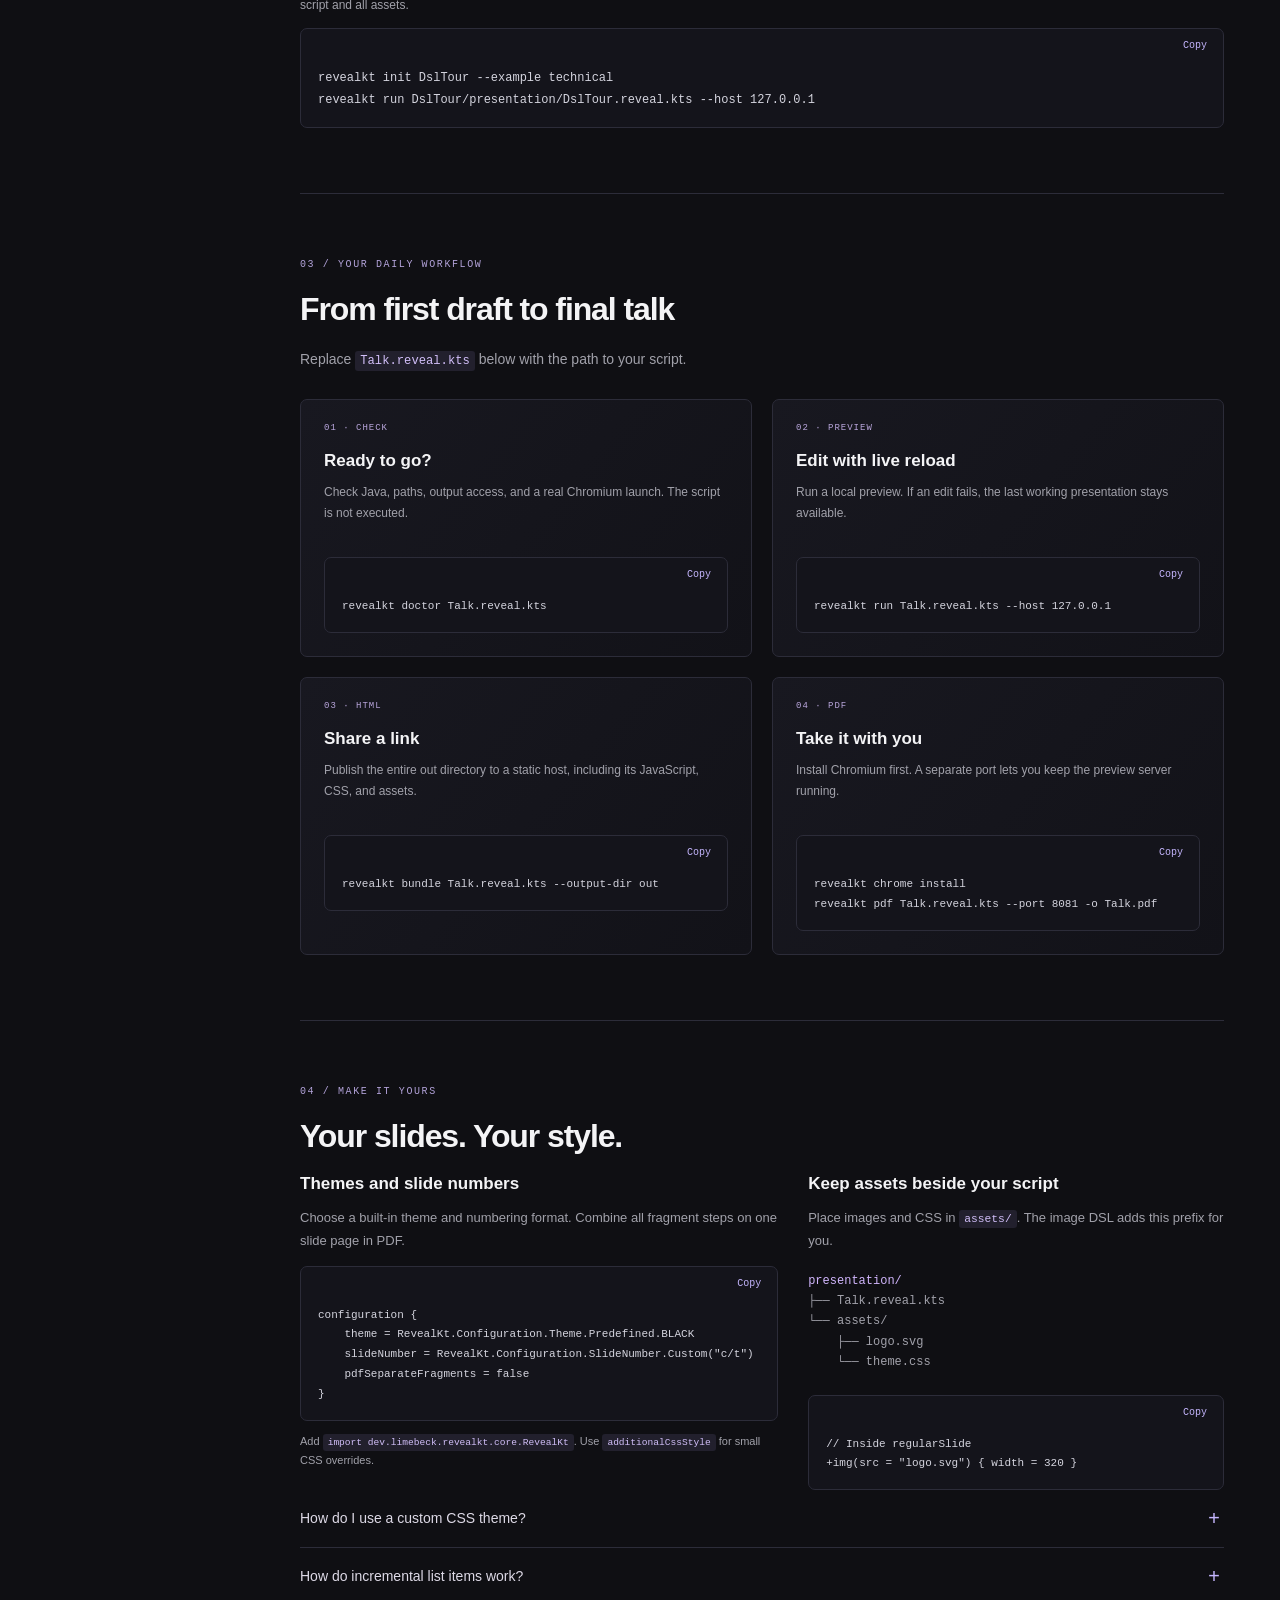
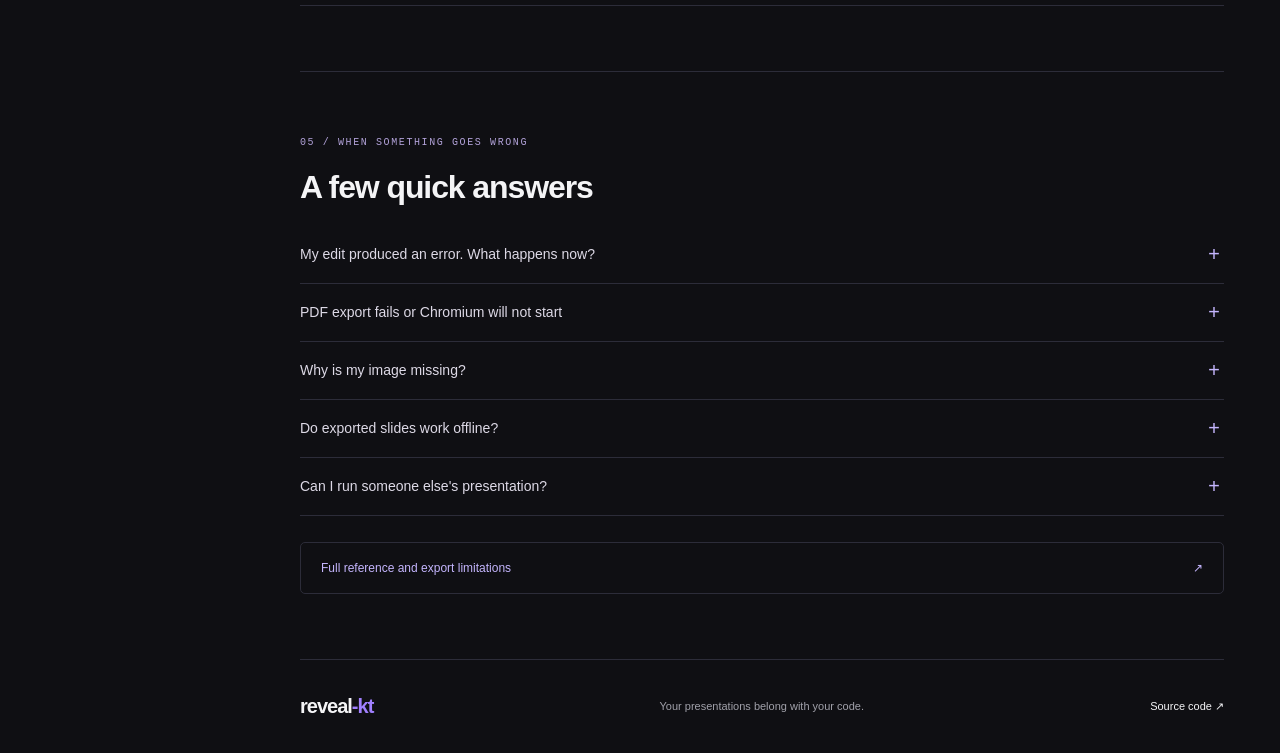
==== commit e32f8a48: "Bump version to 1.2.0 Update the build version, changelog heading, JBang catalog, example and instal" ====
--- a/docs/index.html
+++ b/docs/index.html
@@ -27,7 +27,7 @@
 <!-- /Yandex.Metrika counter -->
 <a class="skip-link" href="#main">Skip to content</a>
 <header class="header">
-  <a class="brand" href="#overview" aria-label="RevealKt home"><img src="assets/favicon.svg" width="36" height="36" alt="">reveal<span class="brand-kt">-kt</span><span class="version">1.1.1</span></a>
+  <a class="brand" href="#overview" aria-label="RevealKt home"><img src="assets/favicon.svg" width="36" height="36" alt="">reveal<span class="brand-kt">-kt</span><span class="version">1.2.0</span></a>
   <div class="header-right">
     <span class="header-caption">Kotlin → Reveal.js</span>
     <a href="https://github.com/LimeBeck/reveal-kt" class="github">GitHub <span aria-hidden="true">↗</span></a>
@@ -84,8 +84,8 @@
           <span class="step-number">1</span>
           <div><h3>Install the CLI</h3><p>Check <code>java -version</code> and <a href="https://www.jbang.dev/download/">install JBang</a>. Run these commands and follow the PATH setup instructions.</p>
             <div class="code-block"><button class="copy" aria-label="Copy installation commands">Copy</button><pre><code>jbang app setup
-jbang app install --java 21 --name revealkt dev.limebeck:revealkt-cli:1.1.1</code></pre></div>
-            <details><summary>Prefer a standalone JAR?</summary><p>Download the self-contained CLI JAR from <a href="https://github.com/LimeBeck/reveal-kt/releases/tag/v1.1.1">release 1.1.1</a>, rather than the sources, javadoc, or app-jvm artifacts. Rename it to <code>revealkt.jar</code> if needed. In the commands below, replace <code>revealkt</code> with <code>java -jar /path/to/revealkt.jar</code>.</p></details>
+jbang app install --java 21 --name revealkt dev.limebeck:revealkt-cli:1.2.0</code></pre></div>
+            <details><summary>Prefer a standalone JAR?</summary><p>Download the self-contained CLI JAR from <a href="https://github.com/LimeBeck/reveal-kt/releases/tag/v1.2.0">release 1.2.0</a>, rather than the sources, javadoc, or app-jvm artifacts. Rename it to <code>revealkt.jar</code> if needed. In the commands below, replace <code>revealkt</code> with <code>java -jar /path/to/revealkt.jar</code>.</p></details>
           </div>
         </article>
         <article class="step">
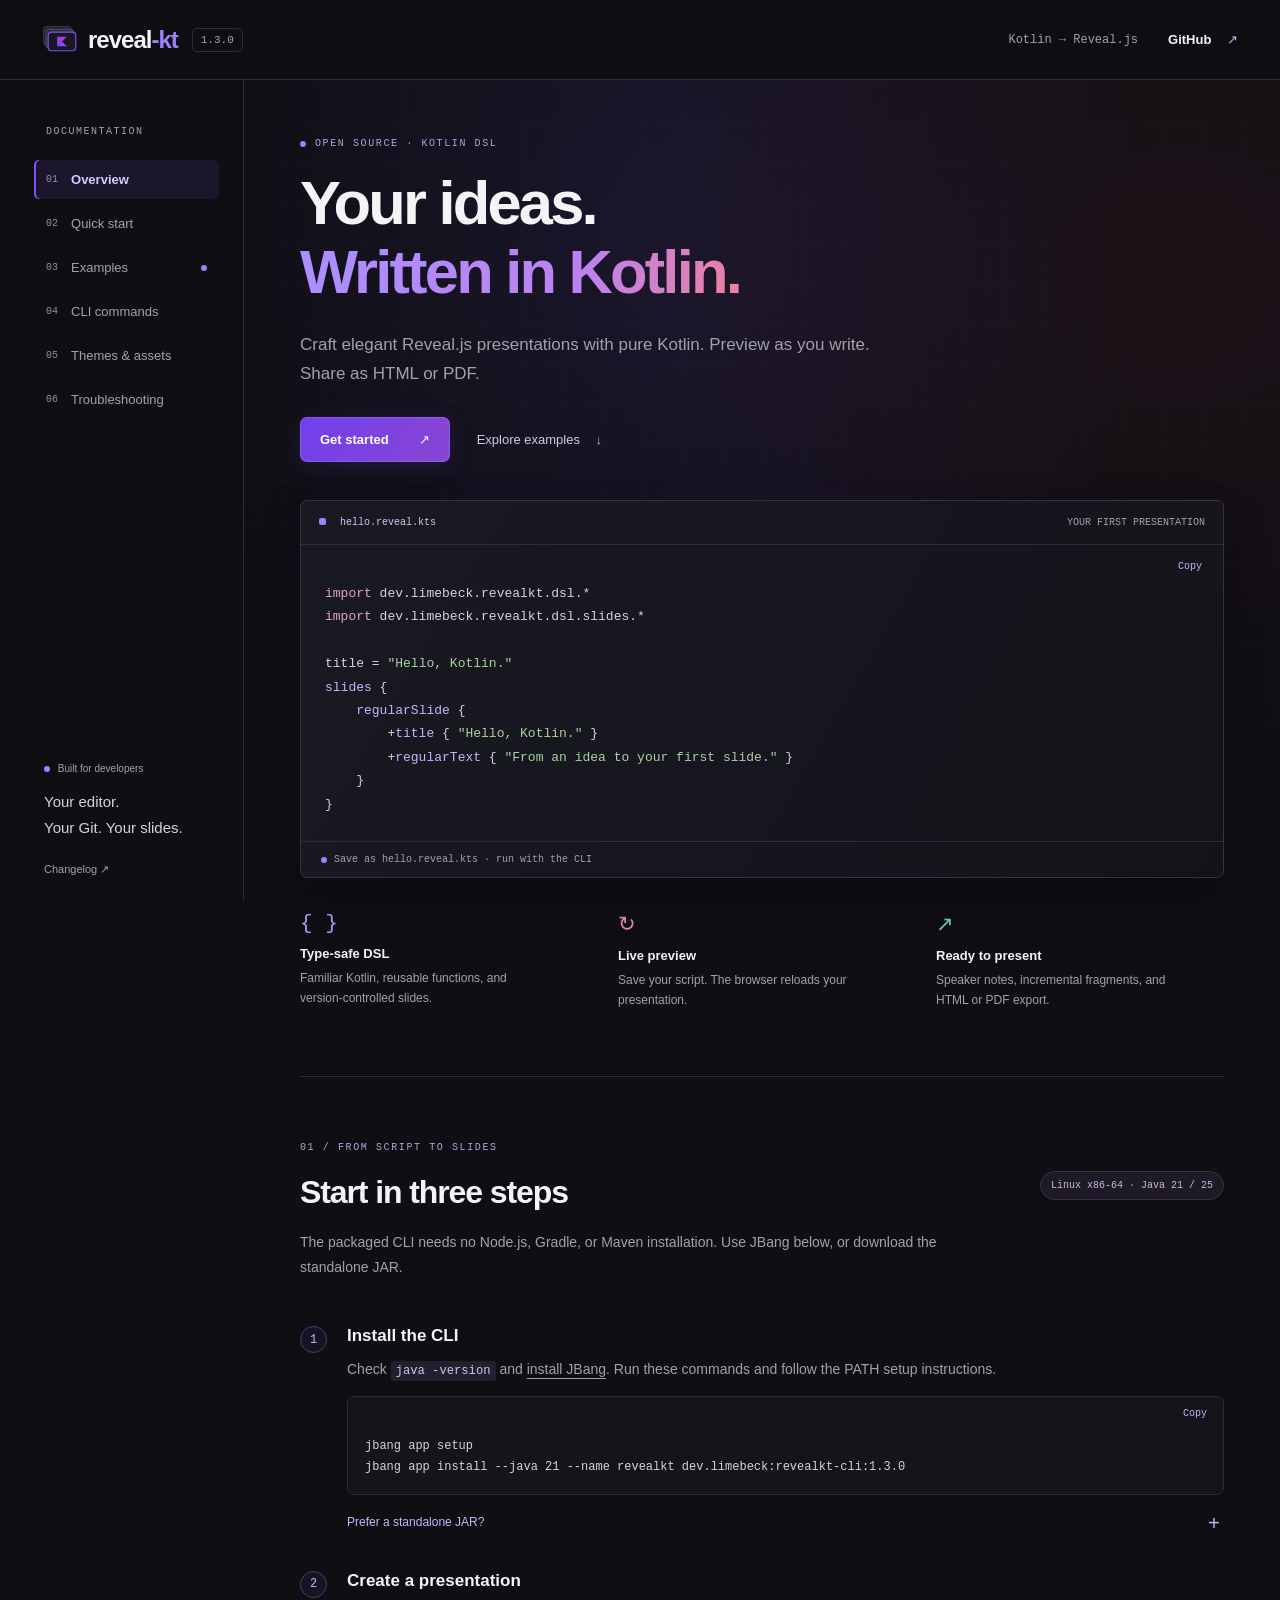
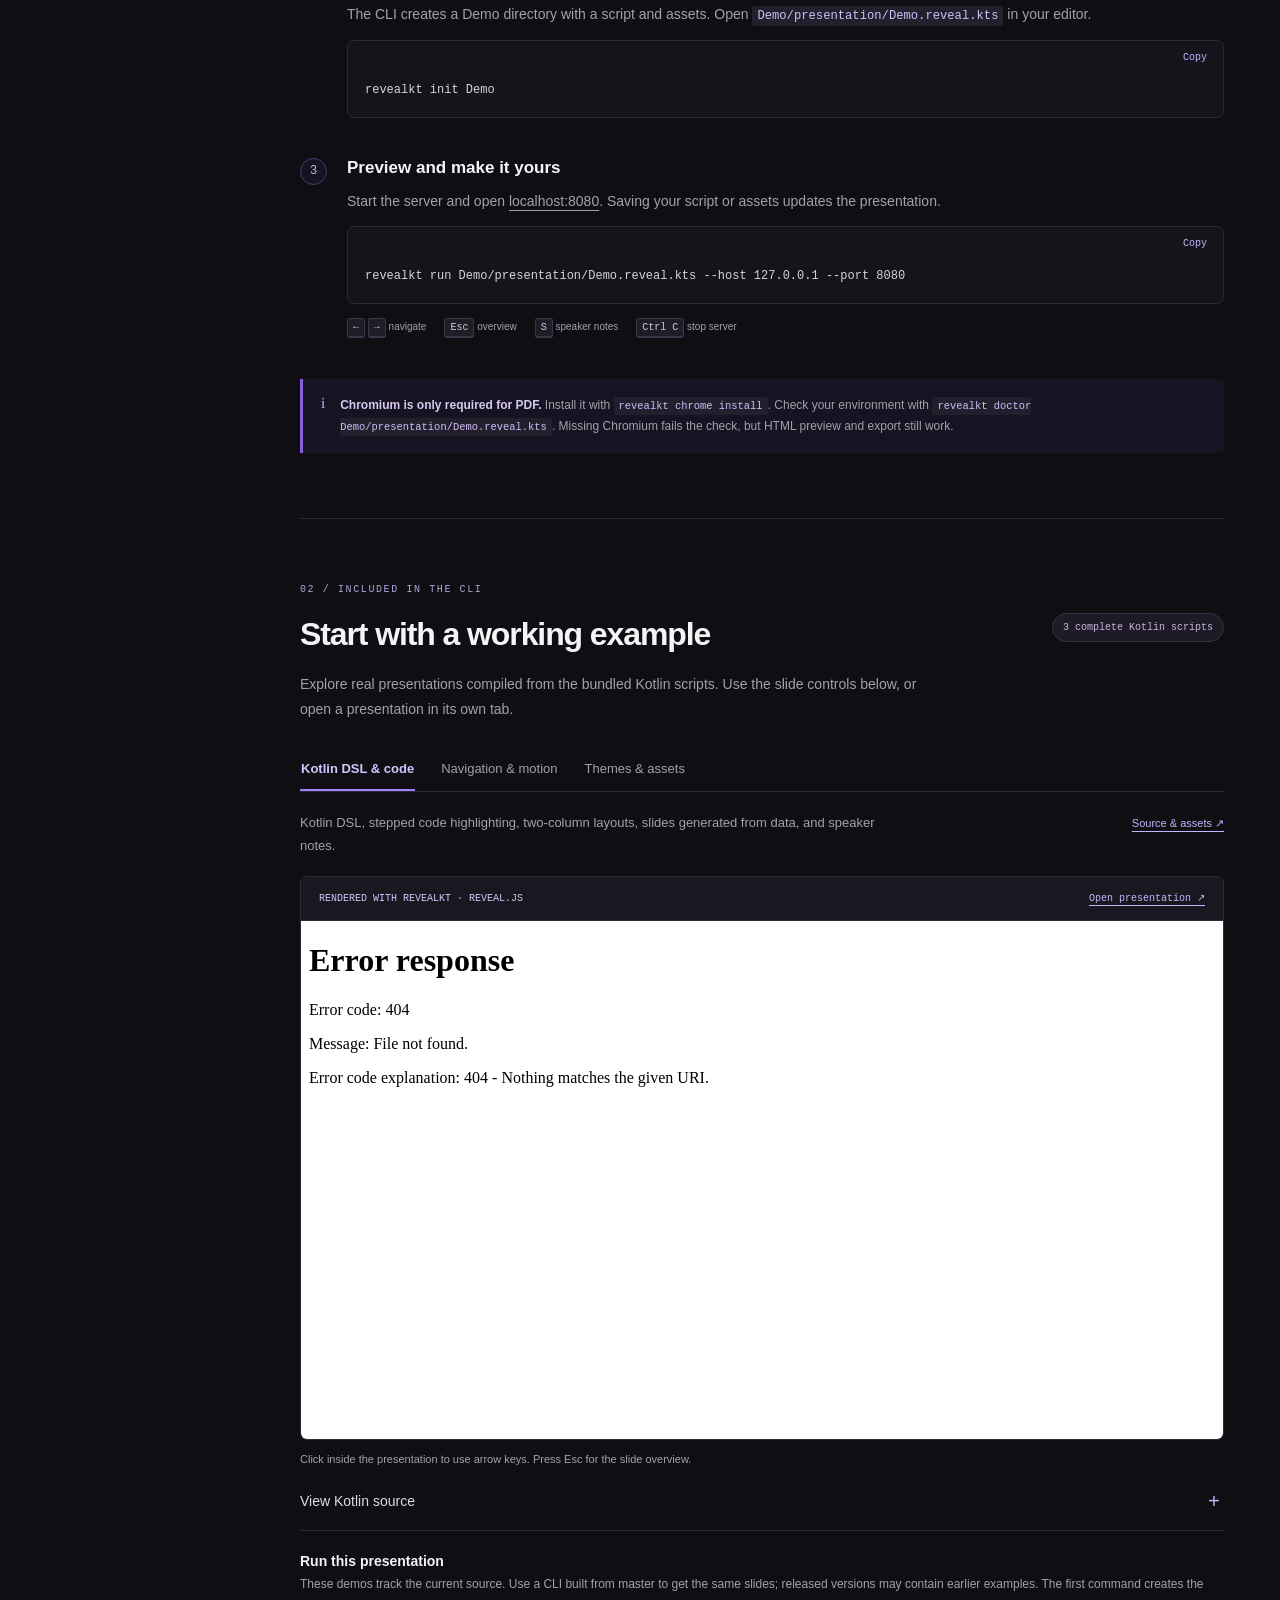
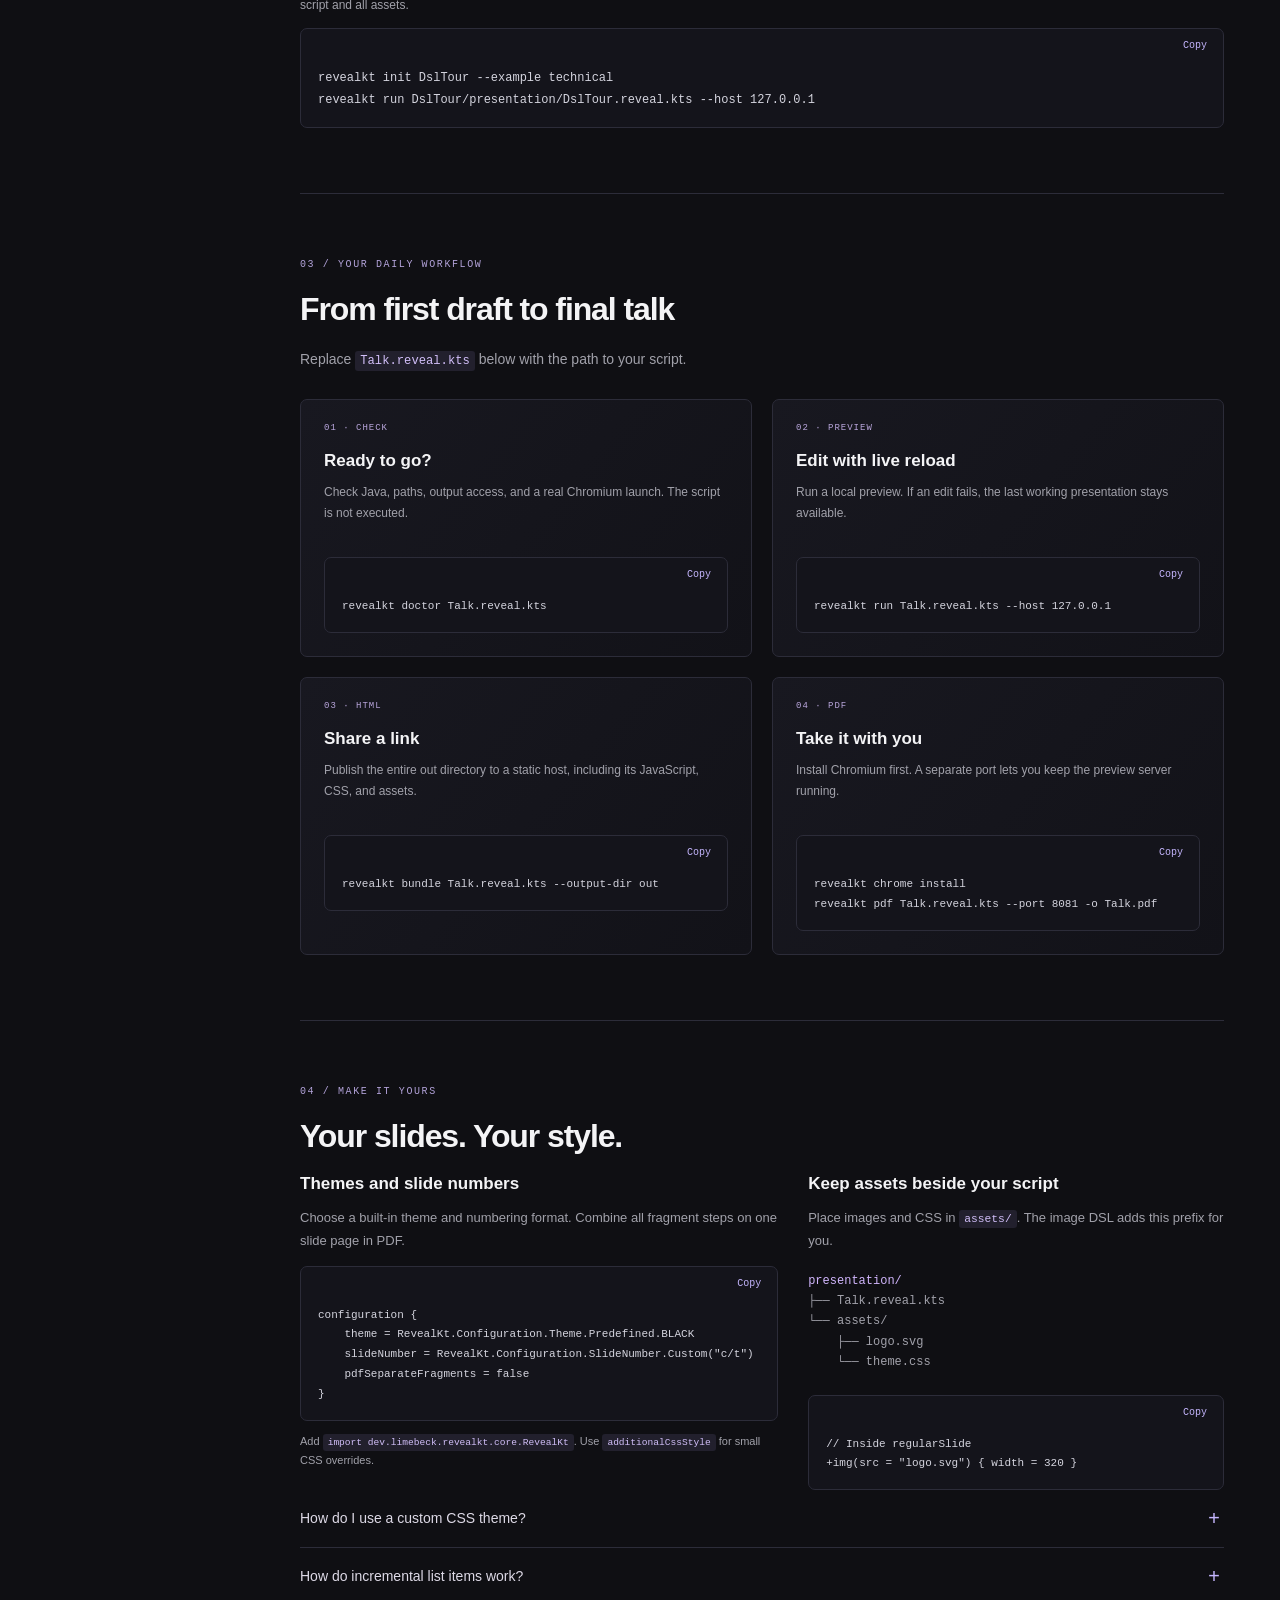
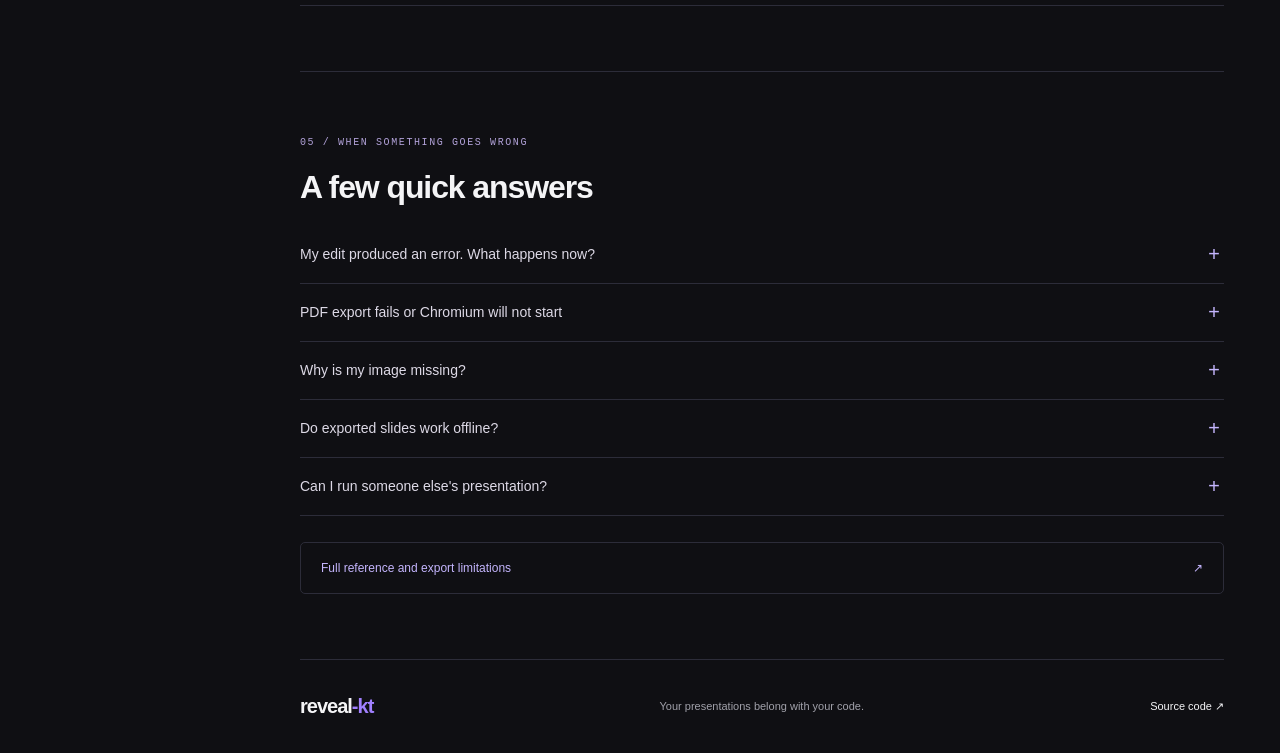
==== commit 6100f708: "Bump version to 1.3.0 Co-Authored-By: Claude Opus 5.5 <noreply@anthropic.com> Claude-Session: https:" ====
--- a/docs/index.html
+++ b/docs/index.html
@@ -27,7 +27,7 @@
 <!-- /Yandex.Metrika counter -->
 <a class="skip-link" href="#main">Skip to content</a>
 <header class="header">
-  <a class="brand" href="#overview" aria-label="RevealKt home"><img src="assets/favicon.svg" width="36" height="36" alt="">reveal<span class="brand-kt">-kt</span><span class="version">1.2.0</span></a>
+  <a class="brand" href="#overview" aria-label="RevealKt home"><img src="assets/favicon.svg" width="36" height="36" alt="">reveal<span class="brand-kt">-kt</span><span class="version">1.3.0</span></a>
   <div class="header-right">
     <span class="header-caption">Kotlin → Reveal.js</span>
     <a href="https://github.com/LimeBeck/reveal-kt" class="github">GitHub <span aria-hidden="true">↗</span></a>
@@ -84,8 +84,8 @@
           <span class="step-number">1</span>
           <div><h3>Install the CLI</h3><p>Check <code>java -version</code> and <a href="https://www.jbang.dev/download/">install JBang</a>. Run these commands and follow the PATH setup instructions.</p>
             <div class="code-block"><button class="copy" aria-label="Copy installation commands">Copy</button><pre><code>jbang app setup
-jbang app install --java 21 --name revealkt dev.limebeck:revealkt-cli:1.2.0</code></pre></div>
-            <details><summary>Prefer a standalone JAR?</summary><p>Download the self-contained CLI JAR from <a href="https://github.com/LimeBeck/reveal-kt/releases/tag/v1.2.0">release 1.2.0</a>, rather than the sources, javadoc, or app-jvm artifacts. Rename it to <code>revealkt.jar</code> if needed. In the commands below, replace <code>revealkt</code> with <code>java -jar /path/to/revealkt.jar</code>.</p></details>
+jbang app install --java 21 --name revealkt dev.limebeck:revealkt-cli:1.3.0</code></pre></div>
+            <details><summary>Prefer a standalone JAR?</summary><p>Download the self-contained CLI JAR from <a href="https://github.com/LimeBeck/reveal-kt/releases/tag/v1.3.0">release 1.3.0</a>, rather than the sources, javadoc, or app-jvm artifacts. Rename it to <code>revealkt.jar</code> if needed. In the commands below, replace <code>revealkt</code> with <code>java -jar /path/to/revealkt.jar</code>.</p></details>
           </div>
         </article>
         <article class="step">
